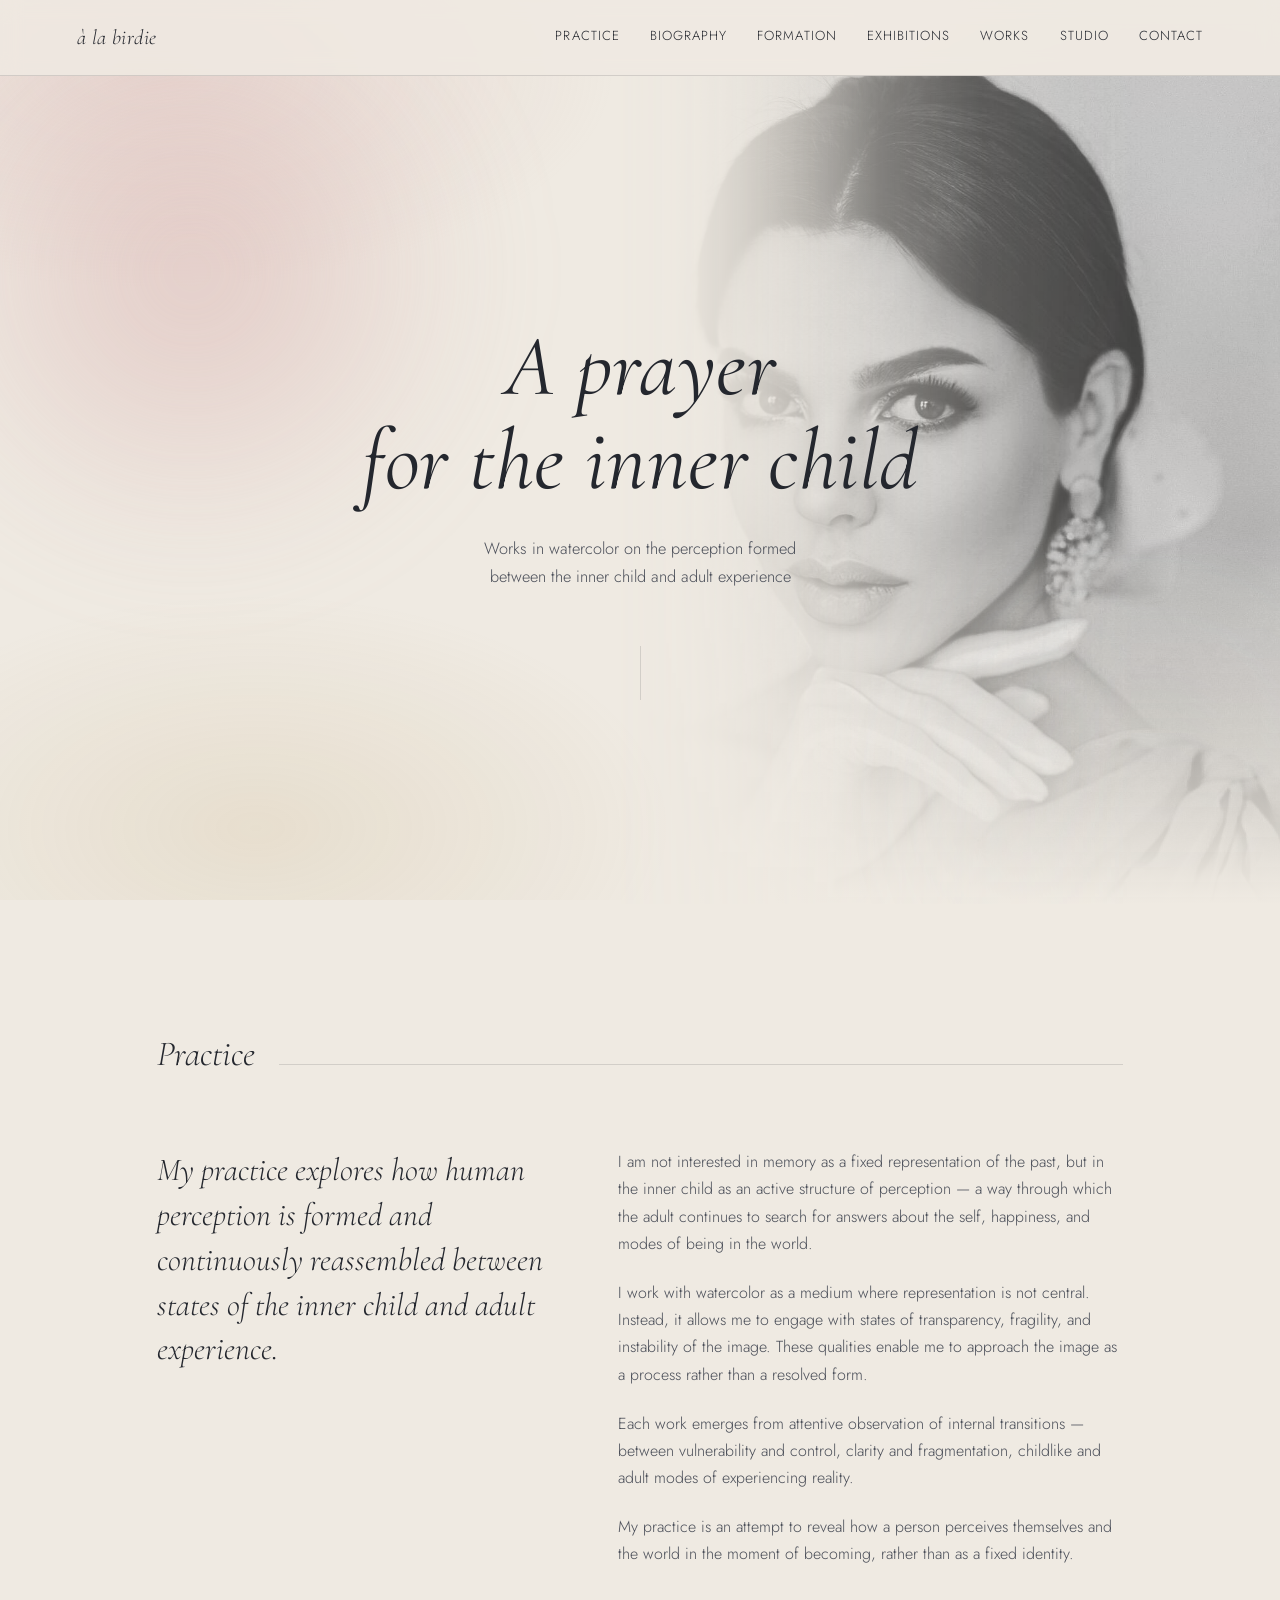
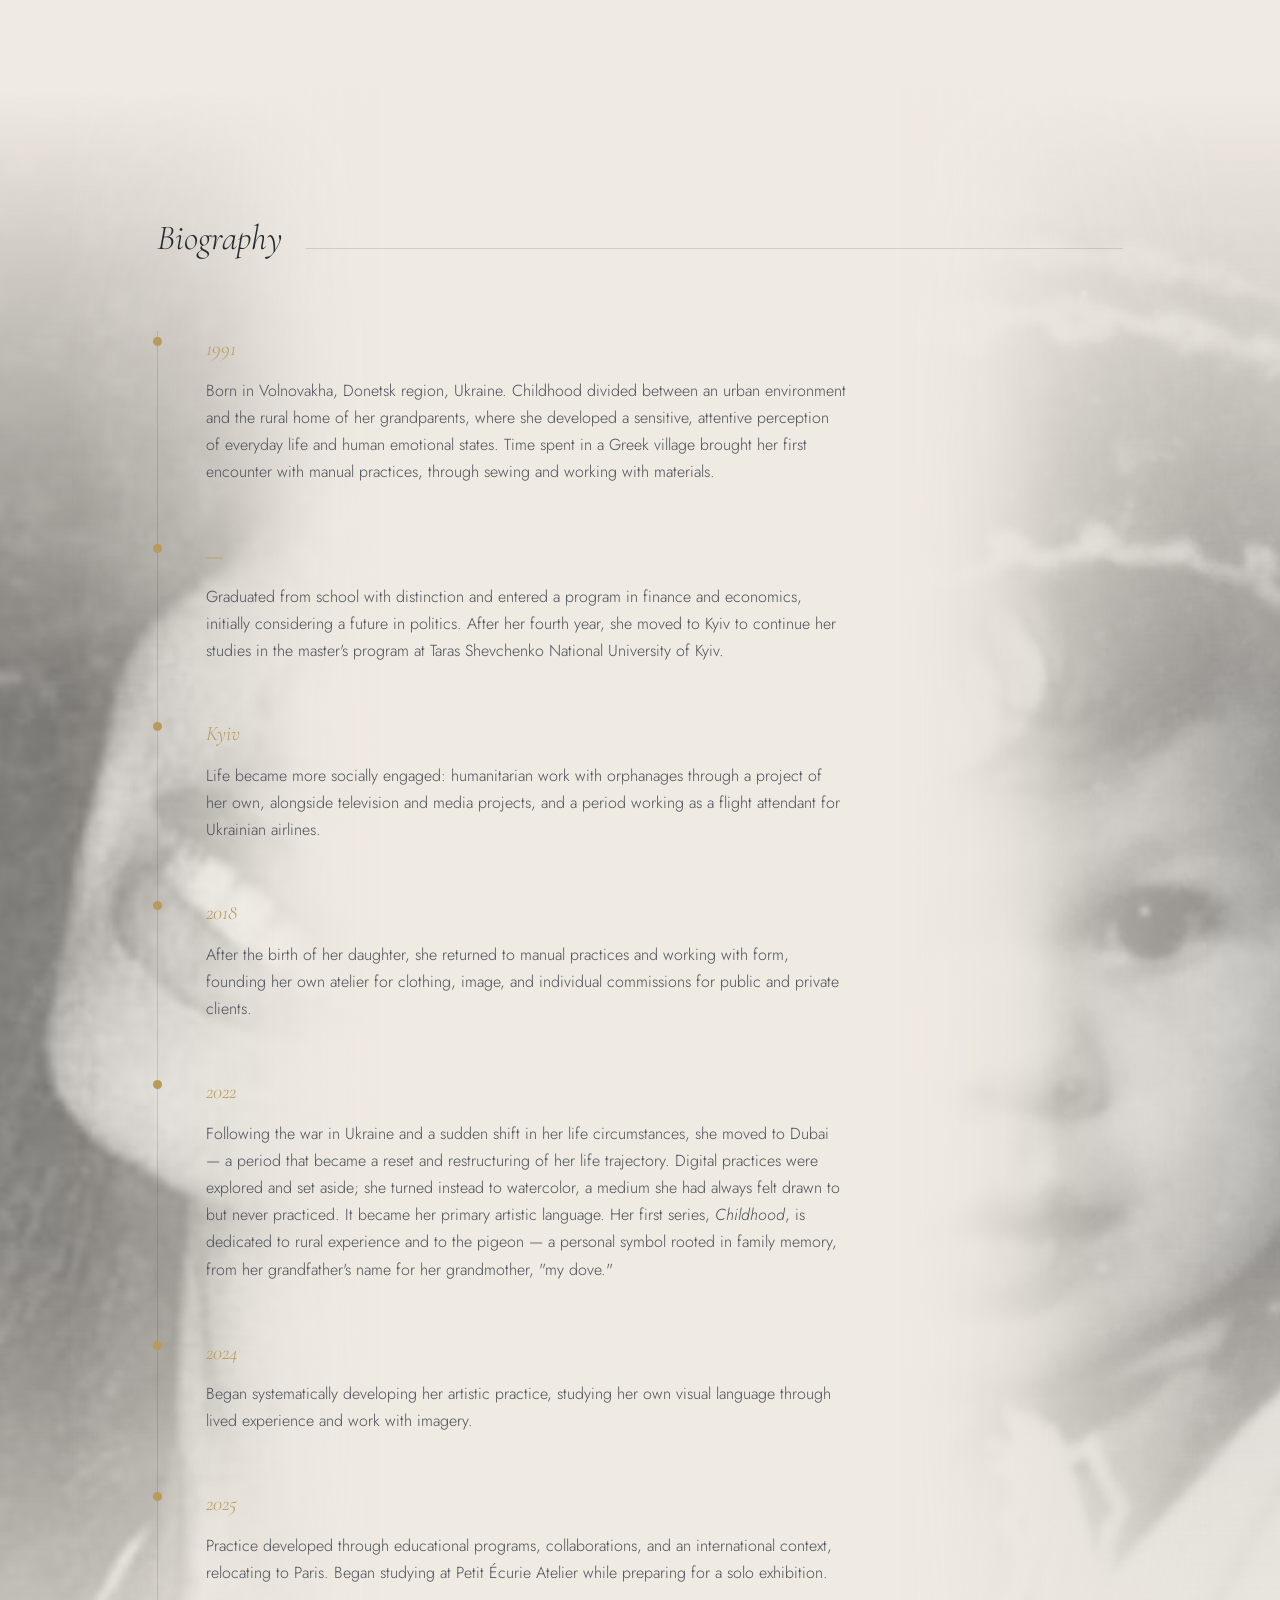
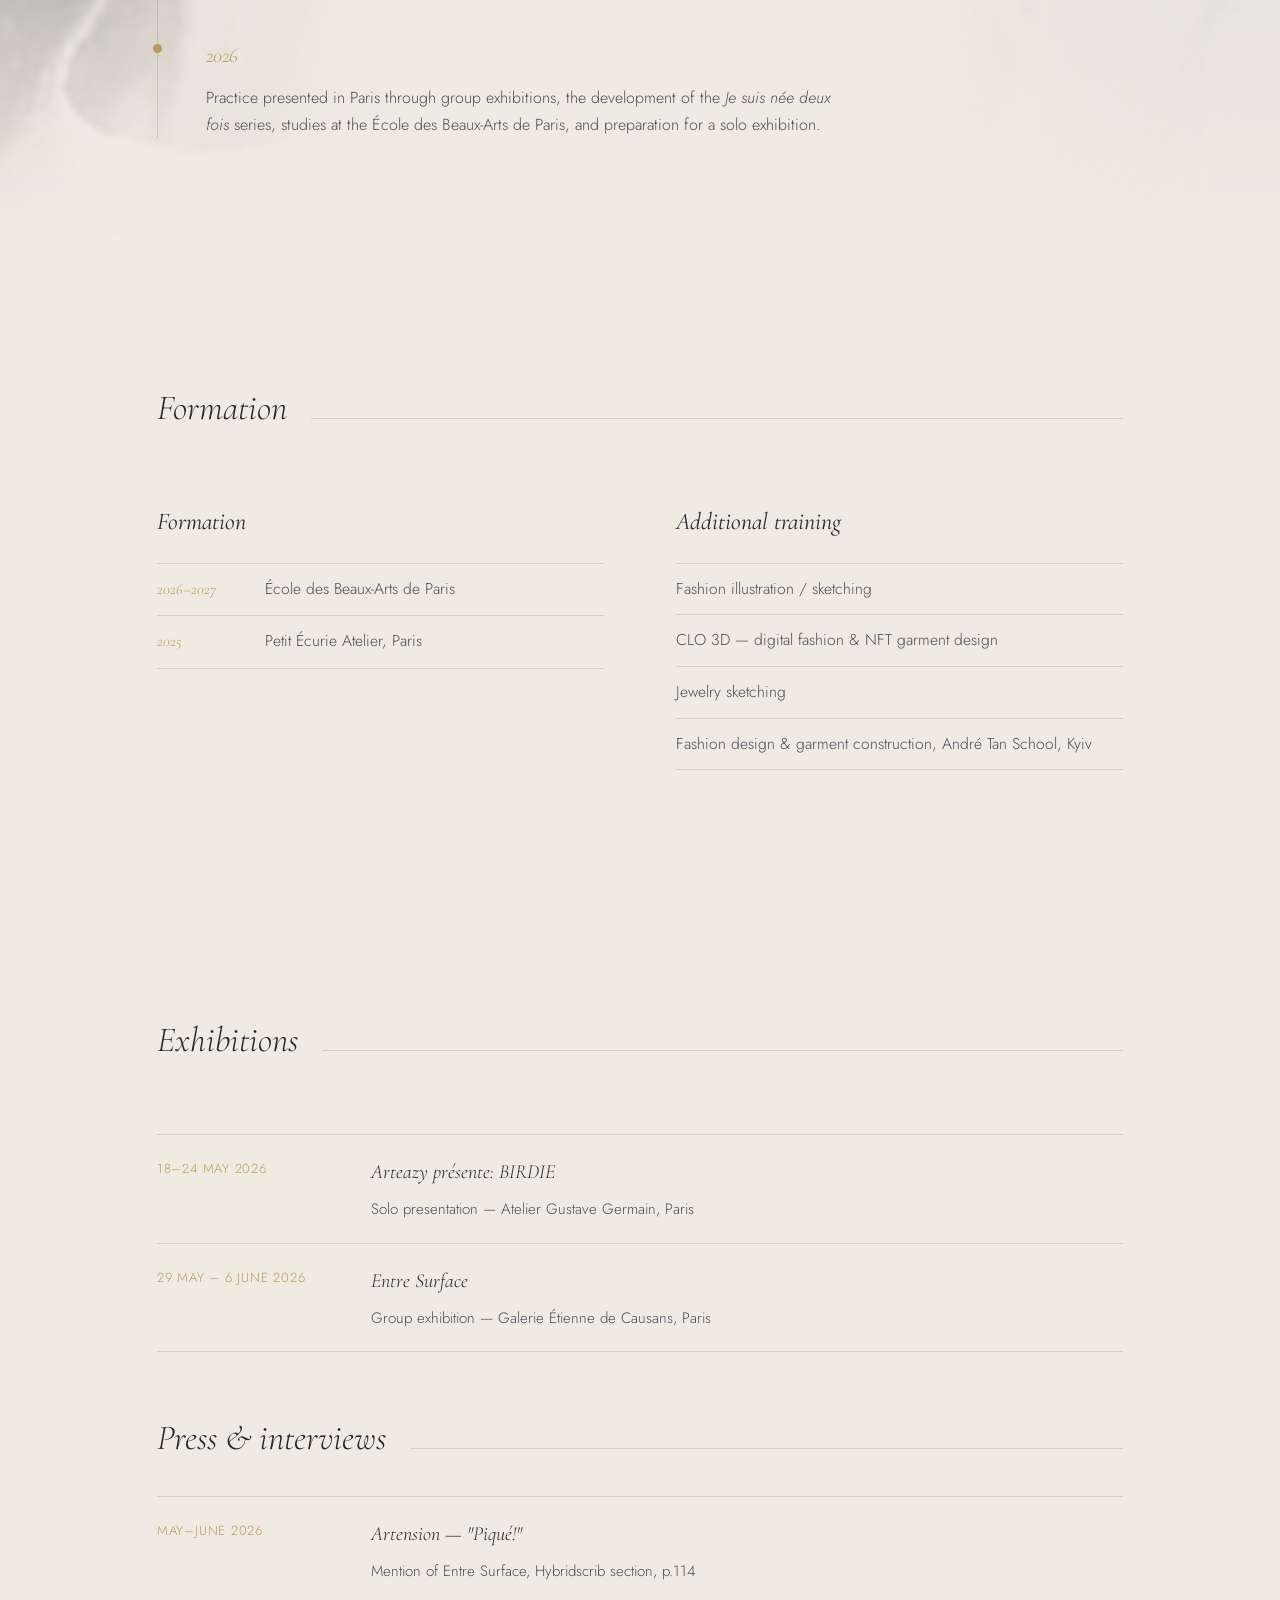
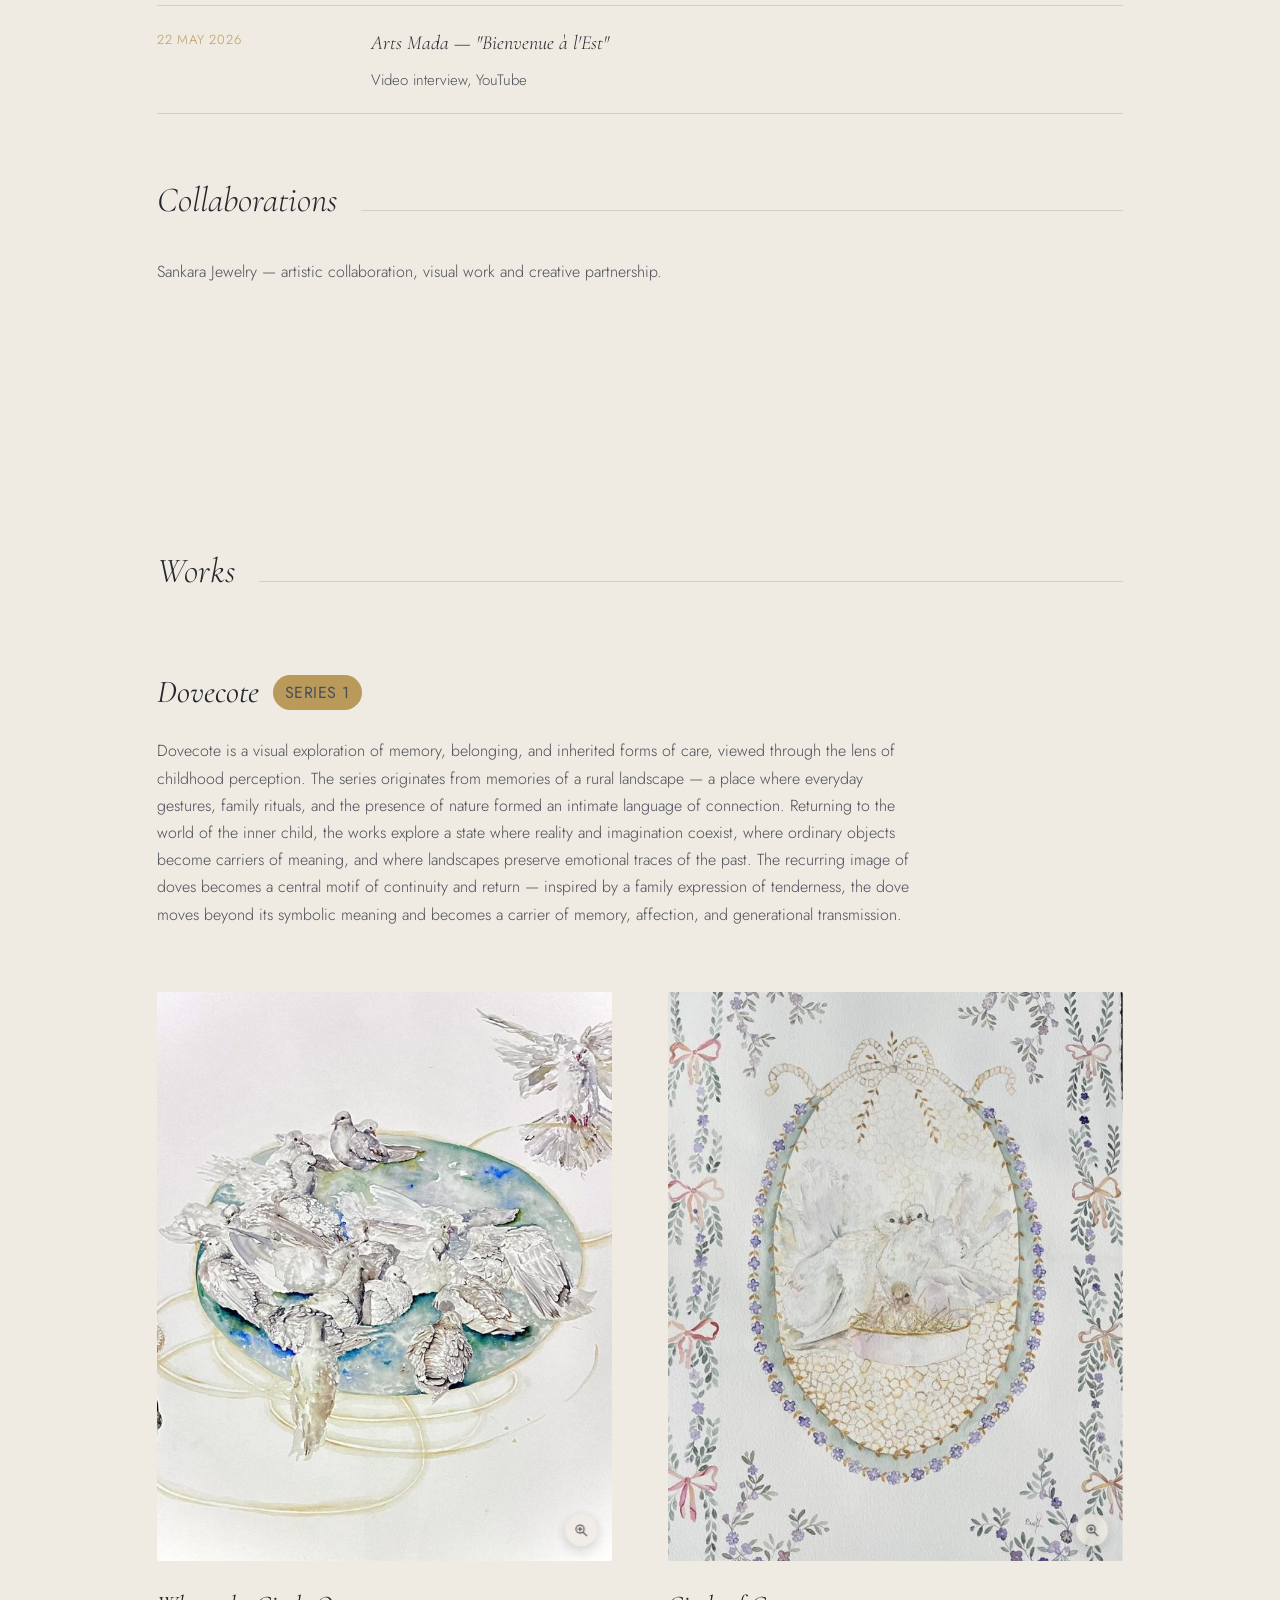
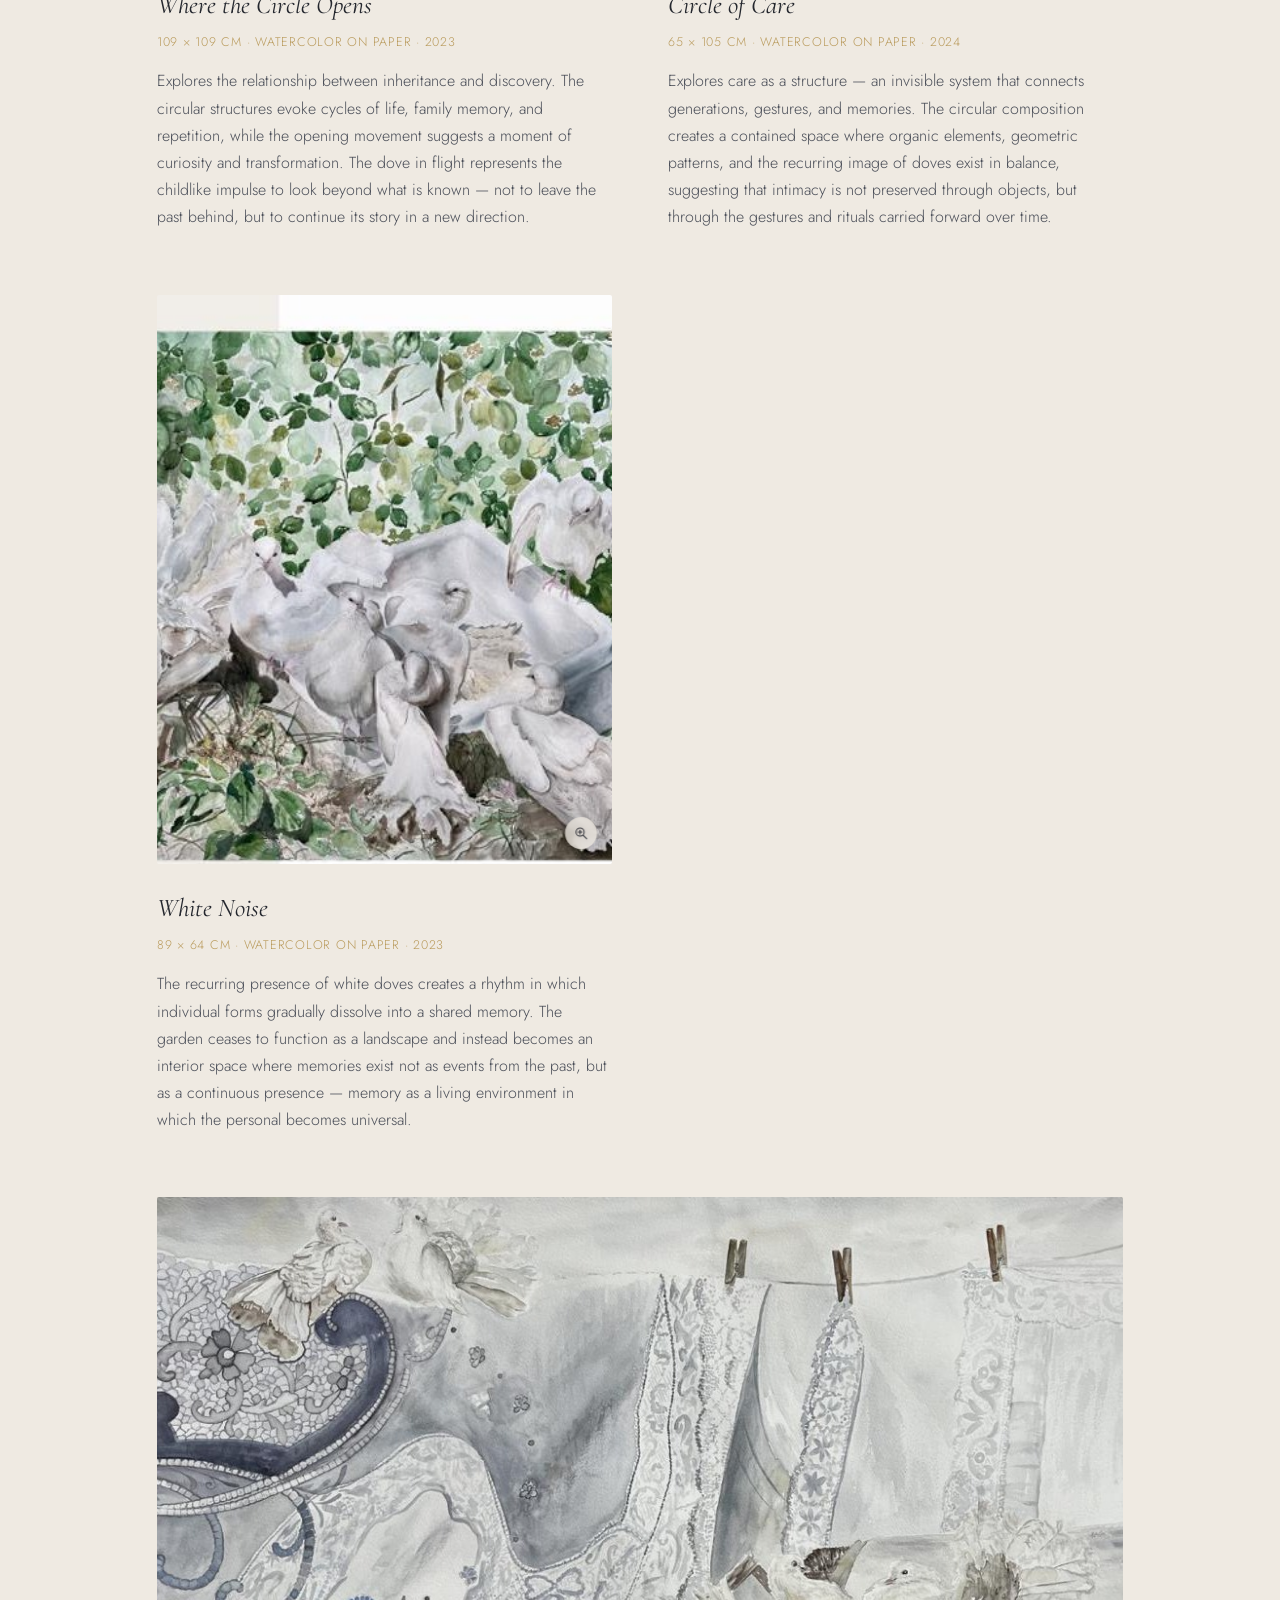
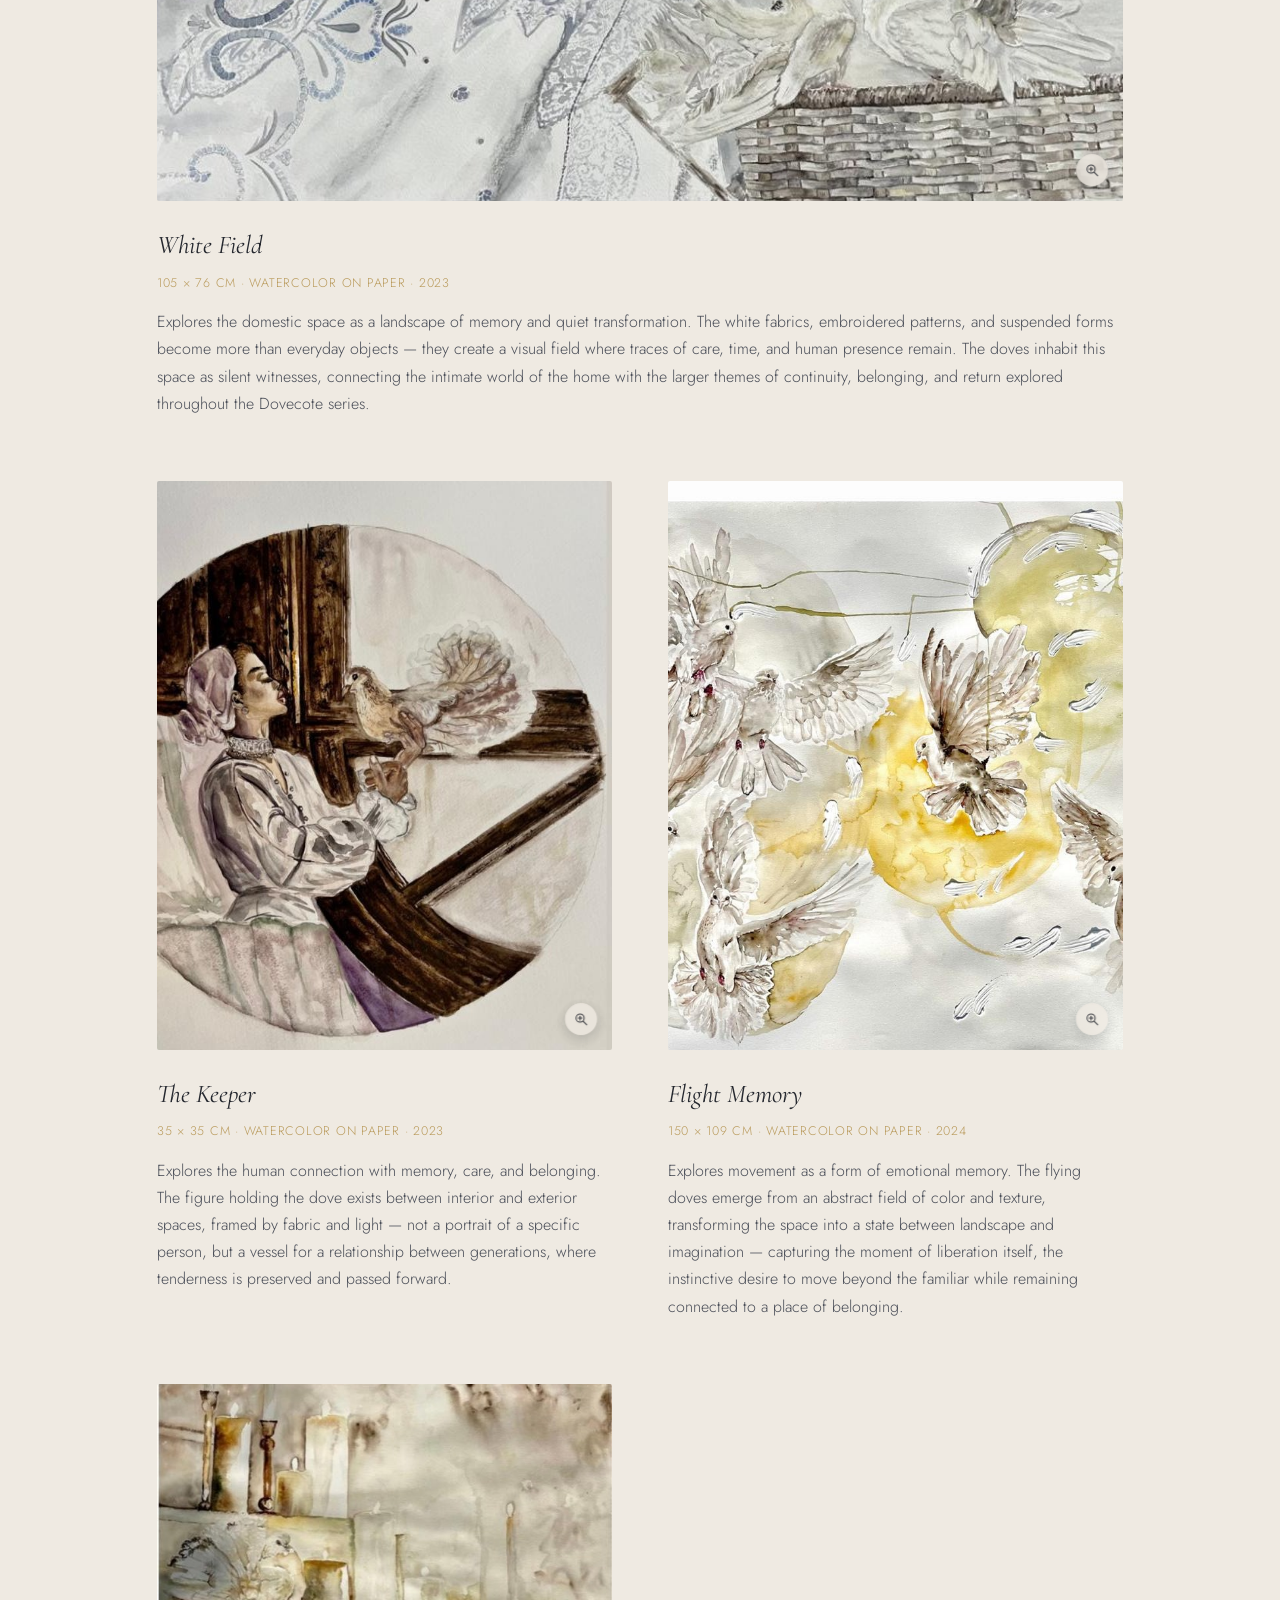
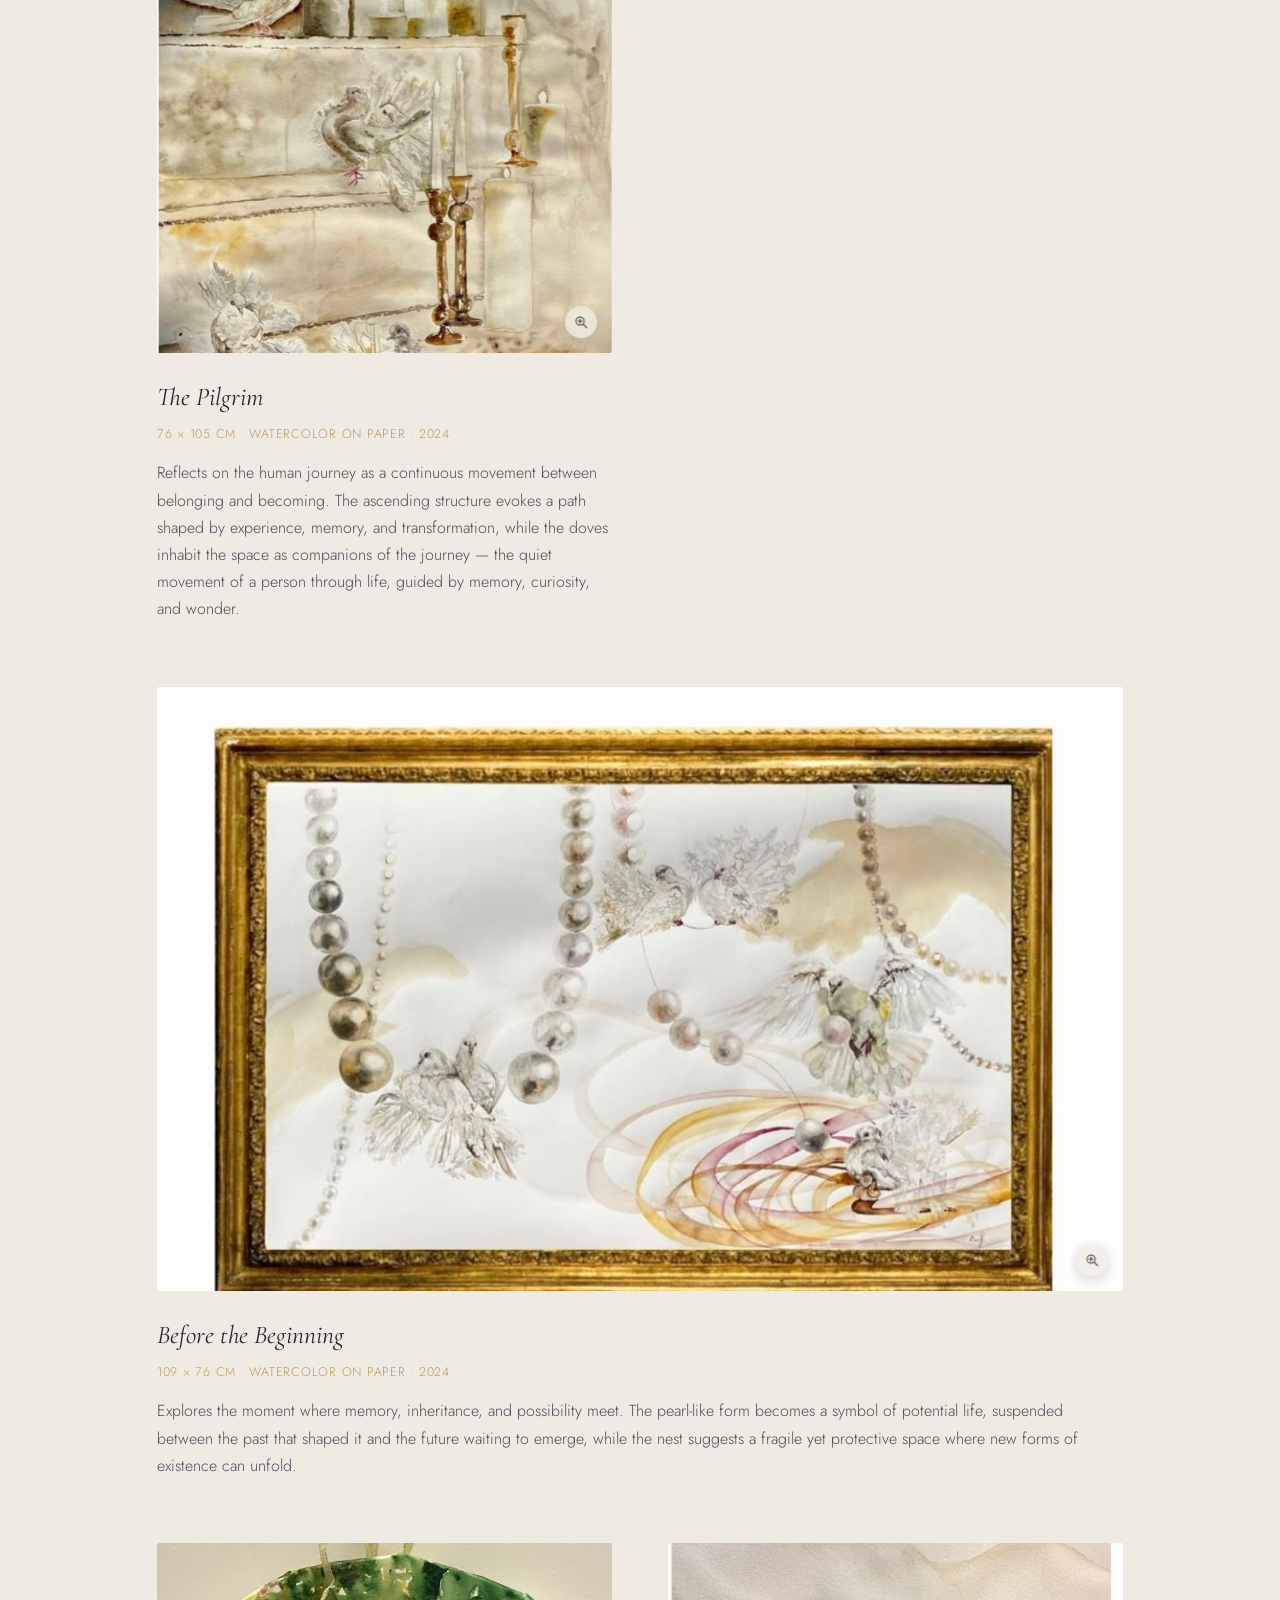
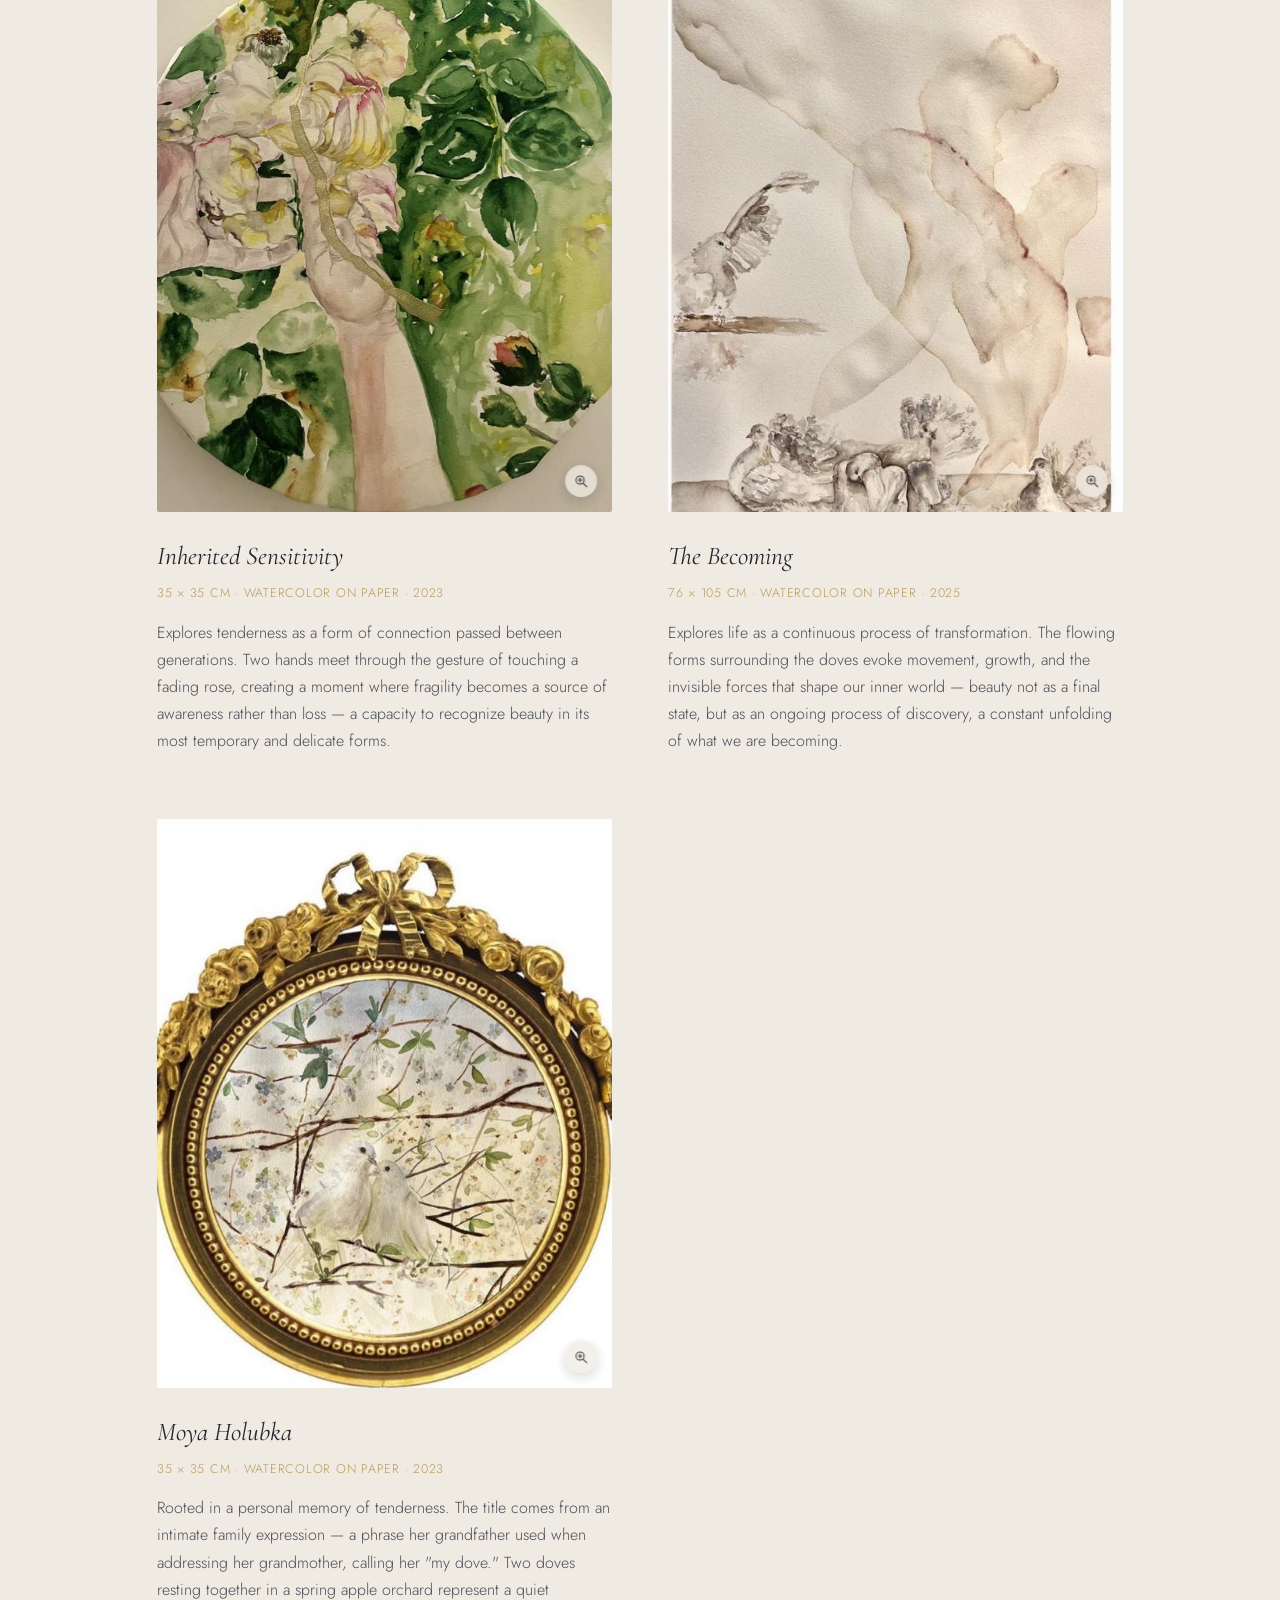
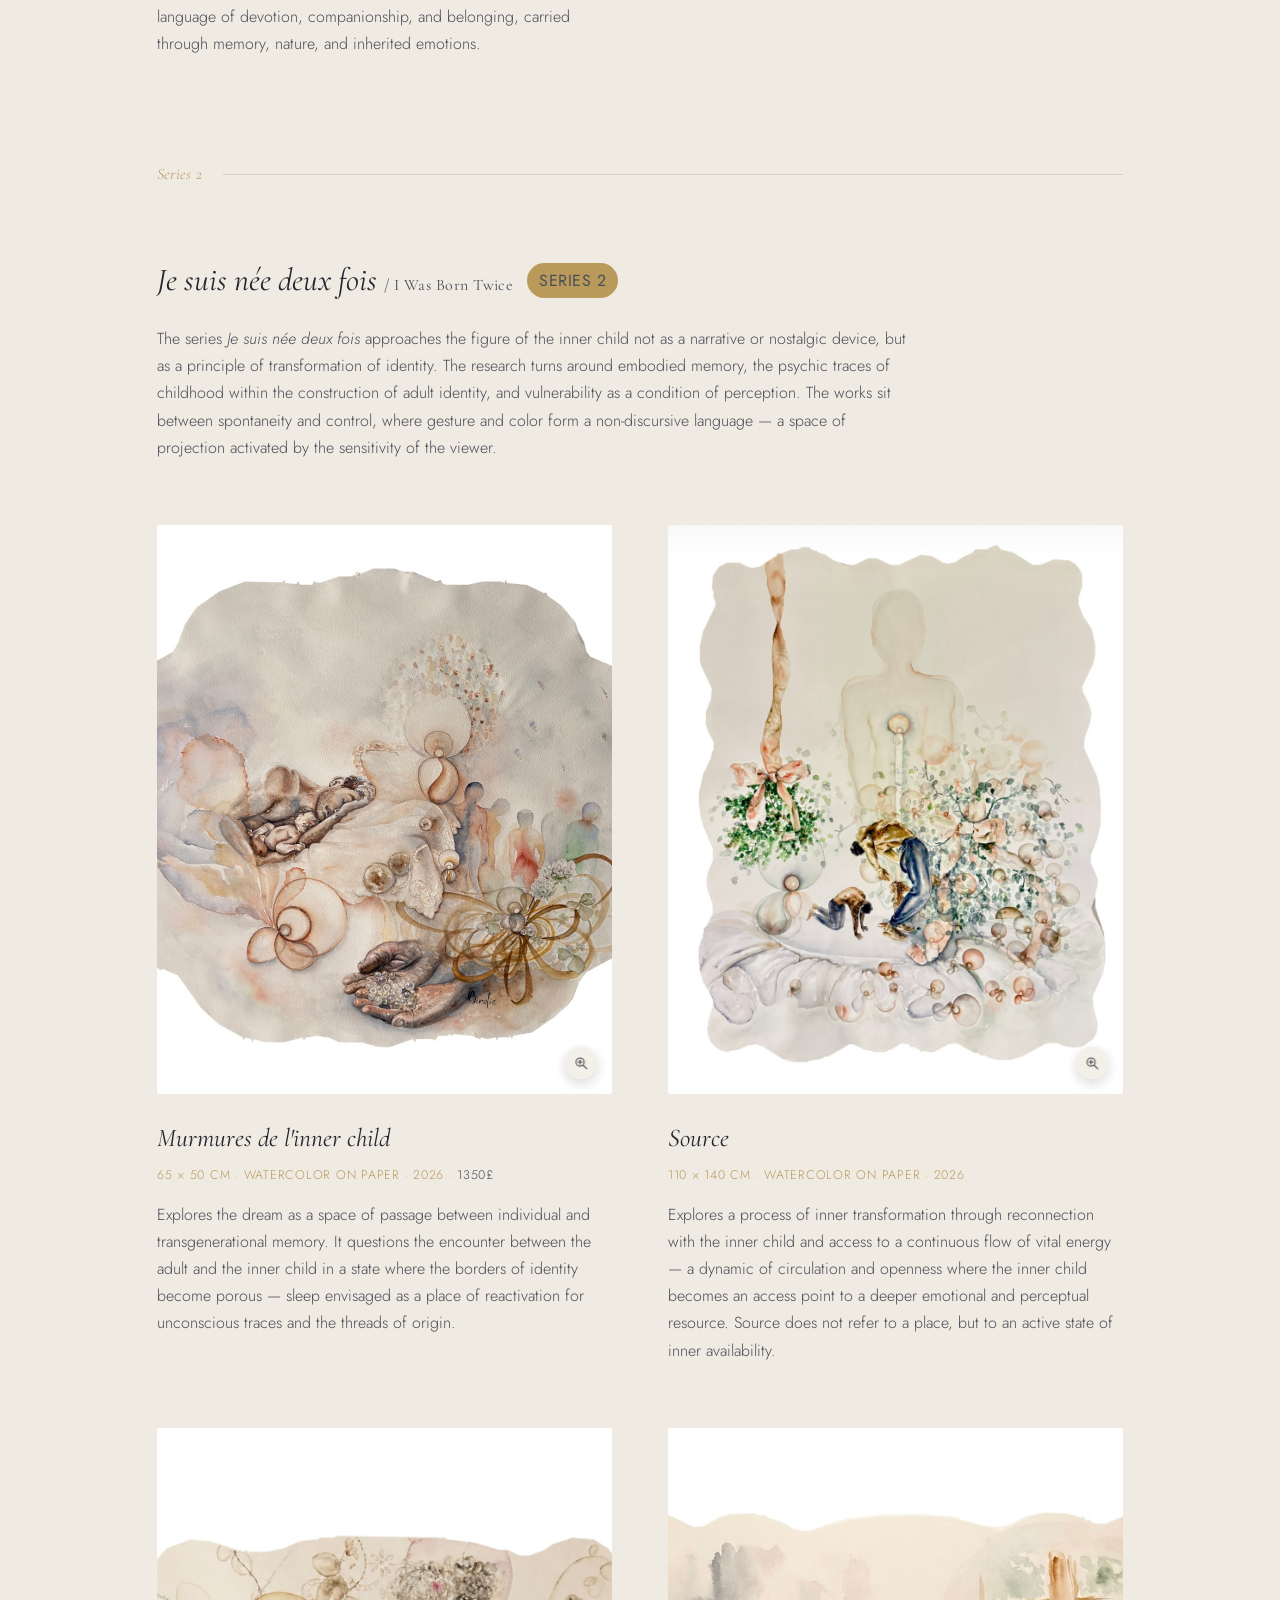
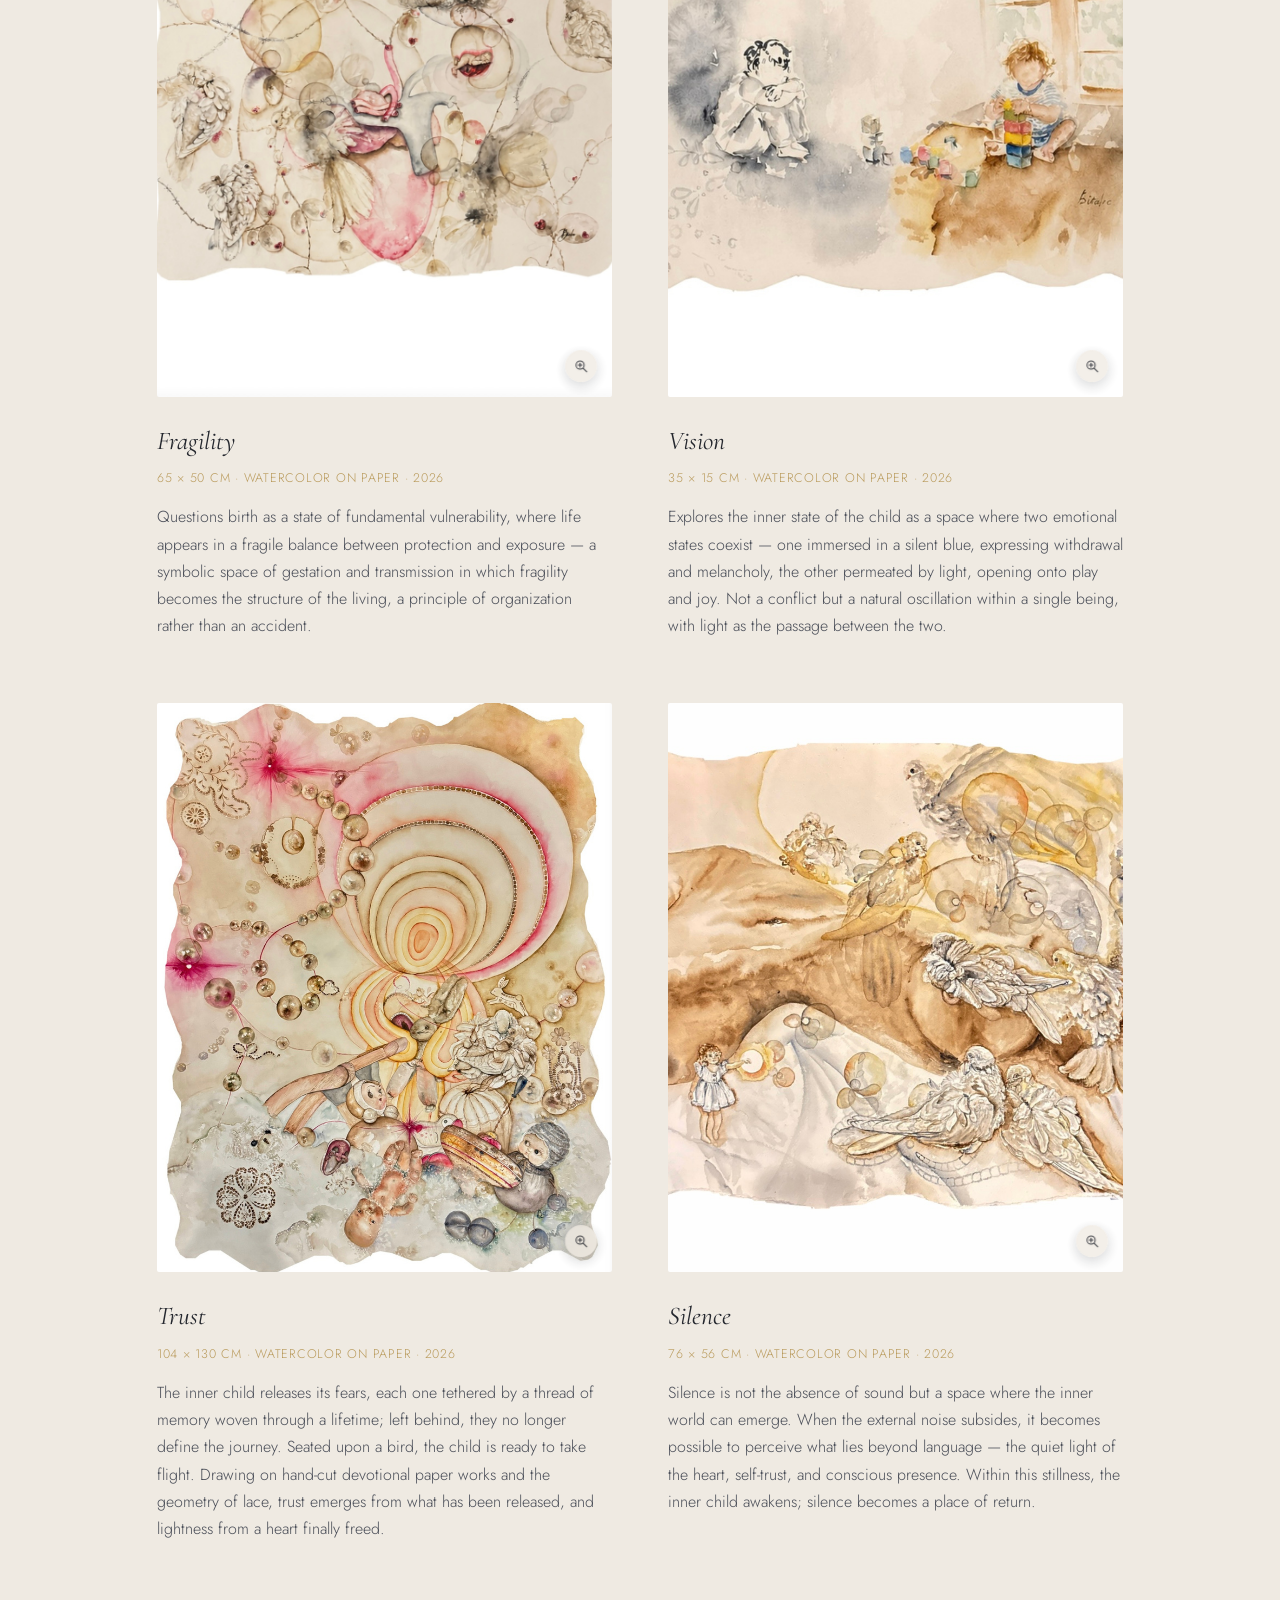
==== index.html @ 5a174ead "Add files via upload" ====
<!DOCTYPE html>
<html lang="en">
<head>
<meta charset="UTF-8">
<meta name="viewport" content="width=device-width, initial-scale=1.0">
<title>A la Birdie</title>
<link rel="preconnect" href="https://fonts.googleapis.com">
<link rel="preconnect" href="https://fonts.gstatic.com" crossorigin>
<link href="https://fonts.googleapis.com/css2?family=Cormorant+Garamond:ital,wght@0,300;0,400;0,500;0,600;1,400&family=Jost:wght@300;400;500;600&display=swap" rel="stylesheet">
<link rel="stylesheet" href="style.css">
</head>
<body>

<!-- ambient watercolor bloom, fixed behind everything -->
<div class="wash-layer" aria-hidden="true"></div>

<!-- ============ NAV ============ -->
<header class="site-nav">
  <a href="#top" class="nav-mark">
    <span>à la birdie</span>
  </a>
  <nav class="nav-links">
    <a href="#practice">Practice</a>
    <a href="#bio">Biography</a>
    <a href="#formation">Formation</a>
    <a href="#exhibitions">Exhibitions</a>
    <a href="#works">Works</a>
    <a href="#community">Studio</a>
    <a href="#contact">Contact</a>
  </nav>
</header>

<!-- ============ HERO ============ -->
<section id="top" class="hero">
  <div class="hero-bloom hero-bloom--rose" aria-hidden="true"></div>
  <div class="hero-bloom hero-bloom--dove" aria-hidden="true"></div>

  <div class="hero-portrait" aria-hidden="true">
    <img src="images/portrait.jpg" alt="">
  </div>

  <div class="hero-content">
    <h1 class="hero-title">A prayer<br>for the inner child</h1>
    <p class="hero-sub">Works in watercolor on the perception formed<br>between the inner child and adult experience</p>
    <a href="#practice" class="scroll-cue" aria-label="Scroll to Practice">
      <span></span>
    </a>
  </div>
</section>

<!-- ============ PRACTICE ============ -->
<section id="practice" class="section practice">
  
  <div class="section-head">
    <span class="section-num">Practice</span>
    <div class="rule"></div>
  </div>
  <div class="practice-grid">
    <p class="practice-lead">
      My practice explores how human perception is formed and continuously
      reassembled between states of the inner child and adult experience.
    </p>
    <div class="practice-body">
      <p>I am not interested in memory as a fixed representation of the past,
      but in the inner child as an active structure of perception — a way
      through which the adult continues to search for answers about the self,
      happiness, and modes of being in the world.</p>
      <p>I work with watercolor as a medium where representation is not
      central. Instead, it allows me to engage with states of transparency,
      fragility, and instability of the image. These qualities enable me to
      approach the image as a process rather than a resolved form.</p>
      <p>Each work emerges from attentive observation of internal
      transitions — between vulnerability and control, clarity and
      fragmentation, childlike and adult modes of experiencing reality.</p>
      <p>My practice is an attempt to reveal how a person perceives themselves
      and the world in the moment of becoming, rather than as a fixed
      identity.</p>
    </div>
  </div>
</section>

<!-- ============ BIOGRAPHY ============ -->
<section id="bio" class="section bio">
  <div class="bio-portrait bio-portrait--right" aria-hidden="true">
    <img src="images/portrait3.jpeg" alt="">
  </div>
  <div class="bio-portrait bio-portrait--left" aria-hidden="true">
    <img src="images/portrait4.jpg" alt="">
  </div>
  <div class="section-head">
    <span class="section-num">Biography</span>
    <div class="rule"></div>
  </div>

  <div class="timeline">

    <div class="tl-row">
      <span class="tl-year">1991</span>
      <div class="tl-card">
        <p>Born in Volnovakha, Donetsk region, Ukraine. Childhood divided
        between an urban environment and the rural home of her grandparents,
        where she developed a sensitive, attentive perception of everyday
        life and human emotional states. Time spent in a Greek village
        brought her first encounter with manual practices, through sewing
        and working with materials.</p>
      </div>
    </div>

    <div class="tl-row">
      <span class="tl-year">—</span>
      <div class="tl-card">
        <p>Graduated from school with distinction and entered a program in
        finance and economics, initially considering a future in politics.
        After her fourth year, she moved to Kyiv to continue her studies in
        the master's program at Taras Shevchenko National University of
        Kyiv.</p>
      </div>
    </div>

    <div class="tl-row">
      <span class="tl-year">Kyiv</span>
      <div class="tl-card">
        <p>Life became more socially engaged: humanitarian work with
        orphanages through a project of her own, alongside television and
        media projects, and a period working as a flight attendant for
        Ukrainian airlines.</p>
      </div>
    </div>

    <div class="tl-row">
      <span class="tl-year">2018</span>
      <div class="tl-card">
        <p>After the birth of her daughter, she returned to manual practices
        and working with form, founding her own atelier for clothing, image,
        and individual commissions for public and private clients.</p>
      </div>
    </div>

    <div class="tl-row">
      <span class="tl-year">2022</span>
      <div class="tl-card">
        <p>Following the war in Ukraine and a sudden shift in her life
        circumstances, she moved to Dubai — a period that became a reset and
        restructuring of her life trajectory. Digital practices were
        explored and set aside; she turned instead to watercolor, a medium
        she had always felt drawn to but never practiced. It became her
        primary artistic language. Her first series, <em>Childhood</em>, is
        dedicated to rural experience and to the pigeon — a personal symbol
        rooted in family memory, from her grandfather's name for her
        grandmother, "my dove."</p>
      </div>
    </div>

    <div class="tl-row">
      <span class="tl-year">2024</span>
      <div class="tl-card">
        <p>Began systematically developing her artistic practice, studying
        her own visual language through lived experience and work with
        imagery.</p>
      </div>
    </div>

    <div class="tl-row">
      <span class="tl-year">2025</span>
      <div class="tl-card">
        <p>Practice developed through educational programs, collaborations,
        and an international context, relocating to Paris. Began studying at
        Petit Écurie Atelier while preparing for a solo exhibition.</p>
      </div>
    </div>

    <div class="tl-row">
      <span class="tl-year">2026</span>
      <div class="tl-card">
        <p>Practice presented in Paris through group exhibitions, the
        development of the <em>Je suis née deux fois</em> series, studies at
        the École des Beaux-Arts de Paris, and preparation for a solo
        exhibition.</p>
      </div>
    </div>

  </div>
</section>

<!-- ============ FORMATION ============ -->
<section id="formation" class="section formation">

  <div class="section-head">
    <span class="section-num">Formation</span>
    <div class="rule"></div>
  </div>
  <div class="formation-grid">
    <div class="formation-col">
      <h3>Formation</h3>
      <ul class="plain-list">
        <li><span class="yr">2026–2027</span>École des Beaux-Arts de Paris</li>
        <li><span class="yr">2025</span>Petit Écurie Atelier, Paris</li>
      </ul>
    </div>
    <div class="formation-col">
      <h3>Additional training</h3>
      <ul class="plain-list">
        <li>Fashion illustration / sketching</li>
        <li>CLO 3D — digital fashion &amp; NFT garment design</li>
        <li>Jewelry sketching</li>
        <li>Fashion design &amp; garment construction, André Tan School, Kyiv</li>
      </ul>
    </div>
  </div>
</section>

<!-- ============ EXHIBITIONS / PRESS / COLLABORATIONS ============ -->
<section id="exhibitions" class="section exhibitions">
  
  <div class="section-head">
    <span class="section-num">Exhibitions</span>
    <div class="rule"></div>
  </div>

  <ul class="edit-list">
    <li>
      <span class="edit-date">18–24 May 2026</span>
      <span class="edit-title">Arteazy présente: BIRDIE</span>
      <span class="edit-meta">Solo presentation — Atelier Gustave Germain, Paris</span>
    </li>
    <li>
      <span class="edit-date">29 May – 6 June 2026</span>
      <span class="edit-title">Entre Surface</span>
      <span class="edit-meta">Group exhibition — Galerie Étienne de Causans, Paris</span>
    </li>
  </ul>

  <div class="section-head section-head--sub">
    <span class="section-num">Press &amp; interviews</span>
    <div class="rule"></div>
  </div>
  <ul class="edit-list">
    <li>
      <span class="edit-date">May–June 2026</span>
      <span class="edit-title">Artension — "Piqué!"</span>
      <span class="edit-meta">Mention of Entre Surface, Hybridscrib section, p.114</span>
    </li>
    <li>
      <span class="edit-date">22 May 2026</span>
      <span class="edit-title">Arts Mada — "Bienvenue à l'Est"</span>
      <span class="edit-meta">Video interview, YouTube</span>
    </li>
  </ul>

  <div class="section-head section-head--sub">
    <span class="section-num">Collaborations</span>
    <div class="rule"></div>
  </div>
  <p class="collab-line">Sankara Jewelry — artistic collaboration, visual work and creative partnership.</p>
</section>

<!-- ============ WORKS ============ -->
<section id="works" class="section works">
  <div class="section-head">
    <span class="section-num">Works</span>
    <div class="rule"></div>
  </div>

  <!-- ---------- SERIES 1 — DOVECOTE ---------- -->
  <div class="works-intro">
    <h3 class="works-series-title">Dovecote<span class="series-tag">Series 1</span></h3>
    <p>Dovecote is a visual exploration of memory, belonging, and inherited
    forms of care, viewed through the lens of childhood perception. The
    series originates from memories of a rural landscape — a place where
    everyday gestures, family rituals, and the presence of nature formed an
    intimate language of connection. Returning to the world of the inner
    child, the works explore a state where reality and imagination coexist,
    where ordinary objects become carriers of meaning, and where landscapes
    preserve emotional traces of the past. The recurring image of doves
    becomes a central motif of continuity and return — inspired by a family
    expression of tenderness, the dove moves beyond its symbolic meaning and
    becomes a carrier of memory, affection, and generational transmission.</p>
  </div>

  <div class="works-grid">

    <article class="work-card">
      <div class="work-plate">
        <img src="images/where-the-circle-opens.jpg" alt="Where the Circle Opens, watercolor on paper, Birdie, 2023">
        <span class="zoom-badge" aria-hidden="true">
          <svg viewBox="0 0 24 24"><circle cx="10.5" cy="10.5" r="6.5"/><line x1="15.3" y1="15.3" x2="21" y2="21"/><line x1="10.5" y1="7.5" x2="10.5" y2="13.5"/><line x1="7.5" y1="10.5" x2="13.5" y2="10.5"/></svg>
        </span>
      </div>
      <h3>Where the Circle Opens</h3>
      <p class="work-specs">109 × 109 cm · watercolor on paper · 2023</p>
      <p>Explores the relationship between inheritance and discovery. The
      circular structures evoke cycles of life, family memory, and
      repetition, while the opening movement suggests a moment of curiosity
      and transformation. The dove in flight represents the childlike
      impulse to look beyond what is known — not to leave the past behind,
      but to continue its story in a new direction.</p>
    </article>

    <article class="work-card">
      <div class="work-plate">
        <img src="images/circle-of-care.jpg" alt="Circle of Care, watercolor on paper, Birdie, 2024">
        <span class="zoom-badge" aria-hidden="true">
          <svg viewBox="0 0 24 24"><circle cx="10.5" cy="10.5" r="6.5"/><line x1="15.3" y1="15.3" x2="21" y2="21"/><line x1="10.5" y1="7.5" x2="10.5" y2="13.5"/><line x1="7.5" y1="10.5" x2="13.5" y2="10.5"/></svg>
        </span>
      </div>
      <h3>Circle of Care</h3>
      <p class="work-specs">65 × 105 cm · watercolor on paper · 2024</p>
      <p>Explores care as a structure — an invisible system that connects
      generations, gestures, and memories. The circular composition creates
      a contained space where organic elements, geometric patterns, and the
      recurring image of doves exist in balance, suggesting that intimacy is
      not preserved through objects, but through the gestures and rituals
      carried forward over time.</p>
    </article>

    <article class="work-card">
      <div class="work-plate">
        <img src="images/white-noise.jpg" alt="White Noise, watercolor on paper, Birdie, 2023">
        <span class="zoom-badge" aria-hidden="true">
          <svg viewBox="0 0 24 24"><circle cx="10.5" cy="10.5" r="6.5"/><line x1="15.3" y1="15.3" x2="21" y2="21"/><line x1="10.5" y1="7.5" x2="10.5" y2="13.5"/><line x1="7.5" y1="10.5" x2="13.5" y2="10.5"/></svg>
        </span>
      </div>
      <h3>White Noise</h3>
      <p class="work-specs">89 × 64 cm · watercolor on paper · 2023</p>
      <p>The recurring presence of white doves creates a rhythm in which
      individual forms gradually dissolve into a shared memory. The garden
      ceases to function as a landscape and instead becomes an interior
      space where memories exist not as events from the past, but as a
      continuous presence — memory as a living environment in which the
      personal becomes universal.</p>
    </article>

    <article class="work-card work-card--wide">
      <div class="work-plate">
        <img src="images/white-field.jpg" alt="White Field, watercolor on paper, Birdie, 2023">
        <span class="zoom-badge" aria-hidden="true">
          <svg viewBox="0 0 24 24"><circle cx="10.5" cy="10.5" r="6.5"/><line x1="15.3" y1="15.3" x2="21" y2="21"/><line x1="10.5" y1="7.5" x2="10.5" y2="13.5"/><line x1="7.5" y1="10.5" x2="13.5" y2="10.5"/></svg>
        </span>
      </div>
      <h3>White Field</h3>
      <p class="work-specs">105 × 76 cm · watercolor on paper · 2023</p>
      <p>Explores the domestic space as a landscape of memory and quiet
      transformation. The white fabrics, embroidered patterns, and suspended
      forms become more than everyday objects — they create a visual field
      where traces of care, time, and human presence remain. The doves
      inhabit this space as silent witnesses, connecting the intimate world
      of the home with the larger themes of continuity, belonging, and
      return explored throughout the Dovecote series.</p>
    </article>

    <article class="work-card">
      <div class="work-plate">
        <img src="images/the-keeper.jpg" alt="The Keeper, watercolor on paper, Birdie, 2023">
        <span class="zoom-badge" aria-hidden="true">
          <svg viewBox="0 0 24 24"><circle cx="10.5" cy="10.5" r="6.5"/><line x1="15.3" y1="15.3" x2="21" y2="21"/><line x1="10.5" y1="7.5" x2="10.5" y2="13.5"/><line x1="7.5" y1="10.5" x2="13.5" y2="10.5"/></svg>
        </span>
      </div>
      <h3>The Keeper</h3>
      <p class="work-specs">35 × 35 cm · watercolor on paper · 2023</p>
      <p>Explores the human connection with memory, care, and belonging. The
      figure holding the dove exists between interior and exterior spaces,
      framed by fabric and light — not a portrait of a specific person, but
      a vessel for a relationship between generations, where tenderness is
      preserved and passed forward.</p>
    </article>

    <article class="work-card">
      <div class="work-plate">
        <img src="images/flight-memory.jpg" alt="Flight Memory, watercolor on paper, Birdie, 2024">
        <span class="zoom-badge" aria-hidden="true">
          <svg viewBox="0 0 24 24"><circle cx="10.5" cy="10.5" r="6.5"/><line x1="15.3" y1="15.3" x2="21" y2="21"/><line x1="10.5" y1="7.5" x2="10.5" y2="13.5"/><line x1="7.5" y1="10.5" x2="13.5" y2="10.5"/></svg>
        </span>
      </div>
      <h3>Flight Memory</h3>
      <p class="work-specs">150 × 109 cm · watercolor on paper · 2024</p>
      <p>Explores movement as a form of emotional memory. The flying doves
      emerge from an abstract field of color and texture, transforming the
      space into a state between landscape and imagination — capturing the
      moment of liberation itself, the instinctive desire to move beyond the
      familiar while remaining connected to a place of belonging.</p>
    </article>

    <article class="work-card">
      <div class="work-plate">
        <img src="images/the-pilgrim.jpg" alt="The Pilgrim, watercolor on paper, Birdie, 2024">
        <span class="zoom-badge" aria-hidden="true">
          <svg viewBox="0 0 24 24"><circle cx="10.5" cy="10.5" r="6.5"/><line x1="15.3" y1="15.3" x2="21" y2="21"/><line x1="10.5" y1="7.5" x2="10.5" y2="13.5"/><line x1="7.5" y1="10.5" x2="13.5" y2="10.5"/></svg>
        </span>
      </div>
      <h3>The Pilgrim</h3>
      <p class="work-specs">76 × 105 cm · watercolor on paper · 2024</p>
      <p>Reflects on the human journey as a continuous movement between
      belonging and becoming. The ascending structure evokes a path shaped
      by experience, memory, and transformation, while the doves inhabit the
      space as companions of the journey — the quiet movement of a person
      through life, guided by memory, curiosity, and wonder.</p>
    </article>

    <article class="work-card work-card--wide">
      <div class="work-plate">
        <img src="images/before-the-beginning.jpg" alt="Before the Beginning, watercolor on paper, Birdie, 2024">
        <span class="zoom-badge" aria-hidden="true">
          <svg viewBox="0 0 24 24"><circle cx="10.5" cy="10.5" r="6.5"/><line x1="15.3" y1="15.3" x2="21" y2="21"/><line x1="10.5" y1="7.5" x2="10.5" y2="13.5"/><line x1="7.5" y1="10.5" x2="13.5" y2="10.5"/></svg>
        </span>
      </div>
      <h3>Before the Beginning</h3>
      <p class="work-specs">109 × 76 cm · watercolor on paper · 2024</p>
      <p>Explores the moment where memory, inheritance, and possibility
      meet. The pearl-like form becomes a symbol of potential life,
      suspended between the past that shaped it and the future waiting to
      emerge, while the nest suggests a fragile yet protective space where
      new forms of existence can unfold.</p>
    </article>

    <article class="work-card">
      <div class="work-plate">
        <img src="images/inherited-sensitivity.jpg" alt="Inherited Sensitivity, watercolor on paper, Birdie, 2023">
        <span class="zoom-badge" aria-hidden="true">
          <svg viewBox="0 0 24 24"><circle cx="10.5" cy="10.5" r="6.5"/><line x1="15.3" y1="15.3" x2="21" y2="21"/><line x1="10.5" y1="7.5" x2="10.5" y2="13.5"/><line x1="7.5" y1="10.5" x2="13.5" y2="10.5"/></svg>
        </span>
      </div>
      <h3>Inherited Sensitivity</h3>
      <p class="work-specs">35 × 35 cm · watercolor on paper · 2023</p>
      <p>Explores tenderness as a form of connection passed between
      generations. Two hands meet through the gesture of touching a fading
      rose, creating a moment where fragility becomes a source of awareness
      rather than loss — a capacity to recognize beauty in its most
      temporary and delicate forms.</p>
    </article>

    <article class="work-card">
      <div class="work-plate">
        <img src="images/the-becoming.jpg" alt="The Becoming, watercolor on paper, Birdie, 2025">
        <span class="zoom-badge" aria-hidden="true">
          <svg viewBox="0 0 24 24"><circle cx="10.5" cy="10.5" r="6.5"/><line x1="15.3" y1="15.3" x2="21" y2="21"/><line x1="10.5" y1="7.5" x2="10.5" y2="13.5"/><line x1="7.5" y1="10.5" x2="13.5" y2="10.5"/></svg>
        </span>
      </div>
      <h3>The Becoming</h3>
      <p class="work-specs">76 × 105 cm · watercolor on paper · 2025</p>
      <p>Explores life as a continuous process of transformation. The
      flowing forms surrounding the doves evoke movement, growth, and the
      invisible forces that shape our inner world — beauty not as a final
      state, but as an ongoing process of discovery, a constant unfolding of
      what we are becoming.</p>
    </article>

    <article class="work-card">
      <div class="work-plate">
        <img src="images/moya-holubka.jpg" alt="Moya Holubka, watercolor on paper, Birdie, 2023">
        <span class="zoom-badge" aria-hidden="true">
          <svg viewBox="0 0 24 24"><circle cx="10.5" cy="10.5" r="6.5"/><line x1="15.3" y1="15.3" x2="21" y2="21"/><line x1="10.5" y1="7.5" x2="10.5" y2="13.5"/><line x1="7.5" y1="10.5" x2="13.5" y2="10.5"/></svg>
        </span>
      </div>
      <h3>Moya Holubka</h3>
      <p class="work-specs">35 × 35 cm · watercolor on paper · 2023</p>
      <p>Rooted in a personal memory of tenderness. The title comes from an
      intimate family expression — a phrase her grandfather used when
      addressing her grandmother, calling her "my dove." Two doves resting
      together in a spring apple orchard represent a quiet language of
      devotion, companionship, and belonging, carried through memory,
      nature, and inherited emotions.</p>
    </article>

  </div>

  <!-- divider between the two series -->
  <div class="series-divider">
    <span>Series 2</span>
    <div class="rule"></div>
  </div>

  <!-- ---------- SERIES 2 — JE SUIS NÉE DEUX FOIS ---------- -->
  <div class="works-intro">
    <h3 class="works-series-title">Je suis née deux fois <span>/ I Was Born Twice</span><span class="series-tag">Series 2</span></h3>
    <p>The series <em>Je suis née deux fois</em> approaches the figure of the
    inner child not as a narrative or nostalgic device, but as a principle
    of transformation of identity. The research turns around embodied
    memory, the psychic traces of childhood within the construction of
    adult identity, and vulnerability as a condition of perception. The
    works sit between spontaneity and control, where gesture and color form
    a non-discursive language — a space of projection activated by the
    sensitivity of the viewer.</p>
  </div>

  <div class="works-grid">

    <article class="work-card">
      <div class="work-plate">
        <img src="images/work-murmures.jpg" alt="Murmures de l'inner child, watercolor on paper, Birdie, 2026">
        <span class="zoom-badge" aria-hidden="true">
          <svg viewBox="0 0 24 24"><circle cx="10.5" cy="10.5" r="6.5"/><line x1="15.3" y1="15.3" x2="21" y2="21"/><line x1="10.5" y1="7.5" x2="10.5" y2="13.5"/><line x1="7.5" y1="10.5" x2="13.5" y2="10.5"/></svg>
        </span>
      </div>
      <h3>Murmures de l'inner child</h3>
      <p class="work-specs">65 × 50 cm · watercolor on paper · 2026 · <span class="work-price">1350£</span></p>
      <p>Explores the dream as a space of passage between individual and
      transgenerational memory. It questions the encounter between the adult
      and the inner child in a state where the borders of identity become
      porous — sleep envisaged as a place of reactivation for unconscious
      traces and the threads of origin.</p>
    </article>

    <article class="work-card">
      <div class="work-plate">
        <img src="images/work-sourse.jpg" alt="Source, watercolor on paper, Birdie, 2026">
        <span class="zoom-badge" aria-hidden="true">
          <svg viewBox="0 0 24 24"><circle cx="10.5" cy="10.5" r="6.5"/><line x1="15.3" y1="15.3" x2="21" y2="21"/><line x1="10.5" y1="7.5" x2="10.5" y2="13.5"/><line x1="7.5" y1="10.5" x2="13.5" y2="10.5"/></svg>
        </span>
      </div>
      <h3>Source</h3>
      <p class="work-specs">110 × 140 cm · watercolor on paper · 2026</p>
      <p>Explores a process of inner transformation through reconnection with
      the inner child and access to a continuous flow of vital energy — a
      dynamic of circulation and openness where the inner child becomes an
      access point to a deeper emotional and perceptual resource. Source does
      not refer to a place, but to an active state of inner availability.</p>
    </article>

    <article class="work-card">
      <div class="work-plate">
        <img src="images/work-fragility.jpg" alt="Fragility, watercolor on paper, Birdie, 2026">
        <span class="zoom-badge" aria-hidden="true">
          <svg viewBox="0 0 24 24"><circle cx="10.5" cy="10.5" r="6.5"/><line x1="15.3" y1="15.3" x2="21" y2="21"/><line x1="10.5" y1="7.5" x2="10.5" y2="13.5"/><line x1="7.5" y1="10.5" x2="13.5" y2="10.5"/></svg>
        </span>
      </div>
      <h3>Fragility</h3>
      <p class="work-specs">65 × 50 cm · watercolor on paper · 2026</p>
      <p>Questions birth as a state of fundamental vulnerability, where life
      appears in a fragile balance between protection and exposure — a
      symbolic space of gestation and transmission in which fragility
      becomes the structure of the living, a principle of organization
      rather than an accident.</p>
    </article>

    <article class="work-card">
      <div class="work-plate">
        <img src="images/work-vision.jpg" alt="Vision, watercolor on paper, Birdie, 2026">
        <span class="zoom-badge" aria-hidden="true">
          <svg viewBox="0 0 24 24"><circle cx="10.5" cy="10.5" r="6.5"/><line x1="15.3" y1="15.3" x2="21" y2="21"/><line x1="10.5" y1="7.5" x2="10.5" y2="13.5"/><line x1="7.5" y1="10.5" x2="13.5" y2="10.5"/></svg>
        </span>
      </div>
      <h3>Vision</h3>
      <p class="work-specs">35 × 15 cm · watercolor on paper · 2026</p>
      <p>Explores the inner state of the child as a space where two emotional
      states coexist — one immersed in a silent blue, expressing withdrawal
      and melancholy, the other permeated by light, opening onto play and
      joy. Not a conflict but a natural oscillation within a single being,
      with light as the passage between the two.</p>
    </article>

    <article class="work-card">
      <div class="work-plate">
        <img src="images/work-trust.jpg" alt="Trust, watercolor on paper, Birdie, 2026">
        <span class="zoom-badge" aria-hidden="true">
          <svg viewBox="0 0 24 24"><circle cx="10.5" cy="10.5" r="6.5"/><line x1="15.3" y1="15.3" x2="21" y2="21"/><line x1="10.5" y1="7.5" x2="10.5" y2="13.5"/><line x1="7.5" y1="10.5" x2="13.5" y2="10.5"/></svg>
        </span>
      </div>
      <h3>Trust</h3>
      <p class="work-specs">104 × 130 cm · watercolor on paper · 2026</p>
      <p>The inner child releases its fears, each one tethered by a thread of
      memory woven through a lifetime; left behind, they no longer define
      the journey. Seated upon a bird, the child is ready to take flight.
      Drawing on hand-cut devotional paper works and the geometry of lace,
      trust emerges from what has been released, and lightness from a heart
      finally freed.</p>
    </article>

    <article class="work-card">
      <div class="work-plate">
        <img src="images/work-silence.jpg" alt="Silence, watercolor on paper, Birdie, 2026">
        <span class="zoom-badge" aria-hidden="true">
          <svg viewBox="0 0 24 24"><circle cx="10.5" cy="10.5" r="6.5"/><line x1="15.3" y1="15.3" x2="21" y2="21"/><line x1="10.5" y1="7.5" x2="10.5" y2="13.5"/><line x1="7.5" y1="10.5" x2="13.5" y2="10.5"/></svg>
        </span>
      </div>
      <h3>Silence</h3>
      <p class="work-specs">76 × 56 cm · watercolor on paper · 2026</p>
      <p>Silence is not the absence of sound but a space where the inner
      world can emerge. When the external noise subsides, it becomes
      possible to perceive what lies beyond language — the quiet light of
      the heart, self-trust, and conscious presence. Within this stillness,
      the inner child awakens; silence becomes a place of return.</p>
    </article>

    <article class="work-card work-card--wide">
      <div class="work-plate">
        <img src="images/work-acceptance.jpg" alt="Acceptance, watercolor on paper, Birdie, 2026">
        <span class="zoom-badge" aria-hidden="true">
          <svg viewBox="0 0 24 24"><circle cx="10.5" cy="10.5" r="6.5"/><line x1="15.3" y1="15.3" x2="21" y2="21"/><line x1="10.5" y1="7.5" x2="10.5" y2="13.5"/><line x1="7.5" y1="10.5" x2="13.5" y2="10.5"/></svg>
        </span>
      </div>
      <h3>Acceptance</h3>
      <p class="work-specs">170 × 109 cm · watercolor on paper · 2026</p>
      <p>Explores acceptance as the refusal of inner division. Two
      manifestations of the inner child — the embraced and the rejected —
      coexist within the same space of care, where no part of the self is
      excluded from the experience of love. Rather than portraying healing
      as the erasure of trauma, the work proposes wholeness as the capacity
      to acknowledge one's own multiplicity and allow every fragment of the
      self to belong.</p>
    </article>

  </div>
</section>

<!-- ============ STUDIO / COMMUNITY ============ -->
<section id="community" class="section community">
  <div class="section-head">
    <span class="section-num">Around the practice</span>
    <div class="rule"></div>
  </div>
  <div class="community-frame">
    <img src="images/community.jpg" alt="Birdie working with children around a shared table">
  </div>
  <p class="community-caption">Watercolor as a shared language — moments spent working alongside children, where the same attentiveness to the inner child is practiced in the open.</p>
</section>

<!-- ============ CONTACT ============ -->
<footer id="contact" class="section contact">
  <h2>Get in touch</h2>
  <ul class="contact-list">
    <li><a href="mailto:Birdieheart.art@gmail.com">Birdieheart.art@gmail.com</a></li>
    <li><a href="https://www.instagram.com/a_la_birdie/" target="_blank" rel="noopener">@a_la_birdie</a></li>
    <li><a href="tel:+33689976822">+33 6 89 97 68 22</a></li>
    <li>Paris, France</li>
  </ul>
  <p class="foot-line">© 2026 à la birdie. All rights reserved. · <a href="mentions-legales.html" class="foot-link">Mentions légales</a></p>
</footer>

<!-- ============ LIGHTBOX ============ -->
<div class="lightbox" id="lightbox" role="dialog" aria-modal="true" aria-hidden="true">
  <figure class="lightbox-figure" id="lightboxFigure">
    <button type="button" class="lightbox-close" id="lightboxClose" aria-label="Close">&times;</button>
    <div class="lightbox-viewport" id="lightboxViewport">
      <img id="lightboxImg" src="" alt="">
    </div>
    <figcaption class="lightbox-caption" id="lightboxCaption"></figcaption>
    <p class="lightbox-hint" id="lightboxHint">Click the image to zoom in on details</p>
  </figure>
</div>

<script>
(function(){
  var lightbox = document.getElementById('lightbox');
  var figure = document.getElementById('lightboxFigure');
  var viewport = document.getElementById('lightboxViewport');
  var lightboxImg = document.getElementById('lightboxImg');
  var lightboxCaption = document.getElementById('lightboxCaption');
  var lightboxHint = document.getElementById('lightboxHint');
  var closeBtn = document.getElementById('lightboxClose');
  var lastFocused = null;

  // progressive zoom steps — each click on the image steps to the next
  // level, centered on the point clicked, then loops back to fit-view
  var ZOOM_STEPS = [1, 1.9, 3.2];
  var zoomIndex = 0;

  function resetZoom(){
    zoomIndex = 0;
    lightboxImg.style.transform = 'scale(1)';
    lightboxImg.style.transformOrigin = 'center center';
    viewport.classList.remove('is-zoomed');
    lightboxImg.classList.remove('is-zoomed');
    lightboxHint.style.opacity = '1';
  }

  function openLightbox(imgEl){
    var card = imgEl.closest('.work-card');
    var title = card ? card.querySelector('h3') : null;
    var specs = card ? card.querySelector('.work-specs') : null;

    lightboxImg.src = imgEl.currentSrc || imgEl.src;
    lightboxImg.alt = imgEl.alt || '';
    resetZoom();

    if(title){
      var specsText = specs ? specs.textContent.trim() : '';
      lightboxCaption.innerHTML = title.textContent.trim() +
        (specsText ? '<span>' + specsText + '</span>' : '');
    } else {
      lightboxCaption.innerHTML = '';
    }

    lastFocused = document.activeElement;
    lightbox.classList.add('is-open');
    lightbox.setAttribute('aria-hidden', 'false');
    document.body.style.overflow = 'hidden';
    closeBtn.focus();
  }

  function closeLightbox(){
    lightbox.classList.remove('is-open');
    lightbox.setAttribute('aria-hidden', 'true');
    document.body.style.overflow = '';
    resetZoom();
    if(lastFocused && typeof lastFocused.focus === 'function'){
      lastFocused.focus();
    }
  }

  function stepZoom(e){
    // where the person clicked, as a percentage of the image's own box —
    // becomes the transform-origin so that spot stays put while it grows
    var rect = lightboxImg.getBoundingClientRect();
    var originX = ((e.clientX - rect.left) / rect.width) * 100;
    var originY = ((e.clientY - rect.top) / rect.height) * 100;

    zoomIndex = (zoomIndex + 1) % ZOOM_STEPS.length;
    var scale = ZOOM_STEPS[zoomIndex];

    if(scale === 1){
      resetZoom();
      return;
    }

    lightboxImg.style.transformOrigin = originX + '% ' + originY + '%';
    lightboxImg.style.transform = 'scale(' + scale + ')';
    viewport.classList.add('is-zoomed');
    lightboxImg.classList.add('is-zoomed');
    lightboxHint.style.opacity = '0';
  }

  document.querySelectorAll('.work-plate').forEach(function(plate){
    var img = plate.querySelector('img');
    if(!img) return;
    plate.setAttribute('tabindex', '0');
    plate.setAttribute('role', 'button');
    plate.setAttribute('aria-label', 'View larger image of ' + (img.alt || 'artwork'));

    plate.addEventListener('click', function(){ openLightbox(img); });
    plate.addEventListener('keydown', function(e){
      if(e.key === 'Enter' || e.key === ' '){
        e.preventDefault();
        openLightbox(img);
      }
    });
  });

  lightboxImg.addEventListener('click', function(e){
    e.stopPropagation();
    stepZoom(e);
  });

  closeBtn.addEventListener('click', closeLightbox);
  lightbox.addEventListener('click', function(e){
    if(e.target === lightbox){ closeLightbox(); }
  });
  document.addEventListener('keydown', function(e){
    if(e.key === 'Escape' && lightbox.classList.contains('is-open')){
      closeLightbox();
    }
  });
})();
</script>

</body>
</html>
---- style.css ----
/* ============================================================
   à la birdie — watercolor portfolio
   Palette: paper #EFEAE2 / paper-deep #E4DDD0 / ink #24272E
            dove #AEB8C2 / blush #D8AFAE / gold #B99A5B
   Display: Cormorant Garamond · Body/UI: Jost
   ============================================================ */

:root{
  --paper: #EFEAE2;
  --paper-deep: #E4DDD0;
  --ink: #24272E;
  --ink-soft: #4A4E58;
  --dove: #AEB8C2;
  --blush: #D8AFAE;
  --gold: #B99A5B;
  --line: rgba(36,39,46,0.14);

  --display: 'Cormorant Garamond', serif;
  --body: 'Jost', sans-serif;

  --max: 1120px;
  --pad: clamp(24px, 6vw, 88px);
}

*,*::before,*::after{ box-sizing: border-box; }

@media (prefers-reduced-motion: reduce){
  *{ animation-duration: 0.001ms !important; animation-iteration-count: 1 !important; transition-duration: 0.001ms !important; }
}

html{ scroll-behavior: smooth; }

body{
  margin: 0;
  background: var(--paper);
  color: var(--ink);
  font-family: var(--body);
  font-weight: 300;
  font-size: 16px;
  line-height: 1.7;
  -webkit-font-smoothing: antialiased;
  position: relative;
}

a{ color: inherit; text-decoration: none; }
em{ font-style: italic; }

::selection{ background: var(--blush); color: var(--ink); }

:focus-visible{
  outline: 2px solid var(--gold);
  outline-offset: 3px;
}

/* ---------------- ambient wash layer ---------------- */

.wash-layer{
  position: fixed;
  inset: 0;
  z-index: -1;
  pointer-events: none;
  background:
    radial-gradient(ellipse 60% 40% at 12% 8%, rgba(216,175,174,0.28), transparent 60%),
    radial-gradient(ellipse 55% 45% at 92% 18%, rgba(174,184,194,0.24), transparent 60%),
    radial-gradient(ellipse 50% 40% at 20% 92%, rgba(185,154,91,0.14), transparent 65%);
}

/* ---------------- nav ---------------- */

.site-nav{
  position: sticky;
  top: 0;
  z-index: 40;
  display: flex;
  align-items: center;
  justify-content: space-between;
  gap: 24px;
  padding: 20px var(--pad);
  background: rgba(239,234,226,0.82);
  backdrop-filter: blur(10px);
  border-bottom: 1px solid var(--line);
}

.nav-mark{
  display: flex;
  align-items: center;
  gap: 10px;
  font-family: var(--display);
  font-style: italic;
  font-size: 1.3rem;
  letter-spacing: 0.02em;
  color: var(--ink);
}

.nav-links{
  display: flex;
  flex-wrap: wrap;
  gap: clamp(14px, 2.4vw, 30px);
  font-size: 0.82rem;
  letter-spacing: 0.08em;
  text-transform: uppercase;
}

.nav-links a{
  position: relative;
  padding-bottom: 4px;
}
.nav-links a::after{
  content: "";
  position: absolute;
  left: 0; right: 100%;
  bottom: 0;
  height: 1px;
  background: var(--gold);
  transition: right 0.3s ease;
}
.nav-links a:hover::after{ right: 0; }

/* ---------------- hero ---------------- */

.hero{
  position: relative;
  min-height: 92vh;
  display: flex;
  align-items: center;
  justify-content: center;
  overflow: hidden;
}

.hero-bloom{
  position: absolute;
  border-radius: 50%;
  filter: blur(60px);
  opacity: 0.55;
  z-index: 0;
}
.hero-bloom--rose{
  width: 46vw; height: 46vw;
  max-width: 620px; max-height: 620px;
  background: radial-gradient(circle, var(--blush), transparent 70%);
  top: -12%; left: -8%;
}
.hero-bloom--dove{
  width: 40vw; height: 40vw;
  max-width: 560px; max-height: 560px;
  background: radial-gradient(circle, var(--dove), transparent 70%);
  bottom: -18%; right: -10%;
}

/* portrait fading in from the right edge of the hero */
.hero-portrait{
  position: absolute;
  top: 0;
  right: 0;
  bottom: 0;
  width: min(52vw, 720px);
  z-index: 0;
  pointer-events: none;
  -webkit-mask-image: linear-gradient(to right, transparent 0%, rgba(0,0,0,0.35) 22%, rgba(0,0,0,0.85) 55%, #000 78%);
  mask-image: linear-gradient(to right, transparent 0%, rgba(0,0,0,0.35) 22%, rgba(0,0,0,0.85) 55%, #000 78%);
}
.hero-portrait img{
  width: 100%;
  height: 100%;
  object-fit: cover;
  object-position: 70% 20%;
  filter: grayscale(1) contrast(1.02);
  opacity: 0.9;
}
.hero-portrait::after{
  content: "";
  position: absolute;
  inset: 0;
  background:
    linear-gradient(to right, var(--paper) 0%, transparent 40%),
    linear-gradient(to bottom, transparent 55%, var(--paper) 100%);
}

.hero-content{
  position: relative;
  z-index: 1;
  max-width: 720px;
  padding: 120px var(--pad) 80px;
  text-align: center;
  margin: 0 auto;
}

.eyebrow{
  margin: 0 0 18px;
  font-size: 0.82rem;
  letter-spacing: 0.28em;
  text-transform: uppercase;
  color: var(--ink-soft);
}

.hero-title{
  margin: 0;
  font-family: var(--display);
  font-weight: 400;
  font-style: italic;
  font-size: clamp(2.6rem, 7vw, 5.4rem);
  line-height: 1.08;
  letter-spacing: 0.005em;
  color: var(--ink);
}

.hero-sub{
  margin: 28px 0 0;
  font-size: 1.02rem;
  color: var(--ink-soft);
  max-width: 480px;
  margin-left: auto;
  margin-right: auto;
}

.scroll-cue{
  position: relative;
  display: block;
  margin: 56px auto 0;
  width: 1px;
  height: 54px;
  background: var(--line);
  overflow: hidden;
}
.scroll-cue span{
  position: absolute;
  top: -100%;
  left: 0;
  width: 100%;
  height: 100%;
  background: var(--gold);
  animation: drip 2.6s ease-in-out infinite;
}
@keyframes drip{
  0%{ top: -100%; }
  60%{ top: 100%; }
  100%{ top: 100%; }
}

@media (max-width: 860px){
  .hero-portrait{
    width: 100%;
    -webkit-mask-image: linear-gradient(to bottom, transparent 0%, rgba(0,0,0,0.5) 30%, rgba(0,0,0,0.85) 60%, #000 100%);
    mask-image: linear-gradient(to bottom, transparent 0%, rgba(0,0,0,0.5) 30%, rgba(0,0,0,0.85) 60%, #000 100%);
  }
  .hero-portrait img{ object-position: 50% 15%; opacity: 0.5; }
  .hero-portrait::after{
    background: linear-gradient(to bottom, transparent 0%, var(--paper) 100%);
  }
}

/* ---------------- generic section scaffolding ---------------- */

.section{
  max-width: var(--max);
  margin: 0 auto;
  padding: clamp(64px, 10vw, 120px) var(--pad);
}

.section-head{
  display: flex;
  align-items: baseline;
  gap: 24px;
  margin-bottom: clamp(36px, 5vw, 64px);
}
.section-head--sub{ margin-top: 56px; margin-bottom: 28px; }

.section-num{
  font-family: var(--display);
  font-style: italic;
  font-size: clamp(1.6rem, 3vw, 2.2rem);
  white-space: nowrap;
  color: var(--ink);
}

.rule{
  flex: 1;
  height: 1px;
  background: var(--line);
}

/* ---------------- practice ---------------- */

.practice-grid{
  display: grid;
  grid-template-columns: 1fr 1.3fr;
  gap: clamp(32px, 6vw, 72px);
}

.practice-lead{
  font-family: var(--display);
  font-style: italic;
  font-size: clamp(1.5rem, 2.6vw, 2rem);
  line-height: 1.4;
  color: var(--ink);
  margin: 0;
}

.practice-body p{
  margin: 0 0 22px;
  color: var(--ink-soft);
  font-size: 1rem;
}
.practice-body p:last-child{ margin-bottom: 0; }

/* ---------------- biography timeline ---------------- */

.timeline{
  position: relative;
  border-left: 1px solid var(--line);
  padding-left: clamp(24px, 5vw, 48px);
}

.tl-row{
  position: relative;
  padding-bottom: clamp(32px, 5vw, 52px);
}
.tl-row:last-child{ padding-bottom: 0; }

.tl-row::before{
  content: "";
  position: absolute;
  left: calc(-1 * clamp(24px, 5vw, 48px) - 5px);
  top: 6px;
  width: 9px;
  height: 9px;
  border-radius: 50%;
  background: var(--gold);
}

.tl-year{
  display: block;
  font-family: var(--display);
  font-style: italic;
  font-size: 1.3rem;
  color: var(--gold);
  margin-bottom: 10px;
}

.tl-card p{
  margin: 0;
  max-width: 640px;
  color: var(--ink-soft);
}

/* ambient faded portraits — biography section, one on each side,
   anchored to the true edges of the page rather than the centered
   content column */
.bio{ position: relative; }
.bio .section-head{ position: relative; z-index: 1; }
.timeline{ z-index: 1; }

.bio-portrait{
  position: absolute;
  top: 0;
  bottom: 0;
  width: min(30vw, 400px);
  z-index: 0;
  pointer-events: none;
}
.bio-portrait img{
  width: 100%;
  height: 100%;
  object-fit: cover;
  filter: grayscale(1) contrast(1.02);
  opacity: 0.5;
}

.bio-portrait--right{
  right: calc(50% - 50vw);
  -webkit-mask-image: linear-gradient(to right, transparent 0%, rgba(0,0,0,0.3) 24%, rgba(0,0,0,0.75) 55%, #000 82%);
  mask-image: linear-gradient(to right, transparent 0%, rgba(0,0,0,0.3) 24%, rgba(0,0,0,0.75) 55%, #000 82%);
}
.bio-portrait--right img{ object-position: 50% 15%; }
.bio-portrait--right::after{
  content: "";
  position: absolute;
  inset: 0;
  background:
    linear-gradient(to right, var(--paper) 0%, transparent 42%),
    linear-gradient(to bottom, transparent 65%, var(--paper) 100%),
    linear-gradient(to top, transparent 65%, var(--paper) 100%);
}

.bio-portrait--left{
  left: calc(50% - 50vw);
  -webkit-mask-image: linear-gradient(to left, transparent 0%, rgba(0,0,0,0.3) 24%, rgba(0,0,0,0.75) 55%, #000 82%);
  mask-image: linear-gradient(to left, transparent 0%, rgba(0,0,0,0.3) 24%, rgba(0,0,0,0.75) 55%, #000 82%);
}
.bio-portrait--left img{ object-position: 32% 18%; }
.bio-portrait--left::after{
  content: "";
  position: absolute;
  inset: 0;
  background:
    linear-gradient(to left, var(--paper) 0%, transparent 42%),
    linear-gradient(to bottom, transparent 65%, var(--paper) 100%),
    linear-gradient(to top, transparent 65%, var(--paper) 100%);
}

@media (max-width: 860px){
  .bio-portrait{ display: none; }
}

/* ---------------- formation ---------------- */

.formation-grid{
  display: grid;
  grid-template-columns: 1fr 1fr;
  gap: clamp(32px, 6vw, 72px);
}

.formation-col h3{
  font-family: var(--display);
  font-style: italic;
  font-weight: 400;
  font-size: 1.5rem;
  margin: 0 0 20px;
}

.plain-list{
  list-style: none;
  margin: 0; padding: 0;
}
.plain-list li{
  padding: 12px 0;
  border-top: 1px solid var(--line);
  color: var(--ink-soft);
  font-size: 0.98rem;
}
.plain-list li:last-child{ border-bottom: 1px solid var(--line); }

.plain-list .yr{
  display: inline-block;
  min-width: 108px;
  color: var(--gold);
  font-family: var(--display);
  font-style: italic;
}

/* ---------------- exhibitions / press / collab ---------------- */

.edit-list{
  list-style: none;
  margin: 0 0 8px;
  padding: 0;
}

.edit-list li{
  display: grid;
  grid-template-columns: 190px 1fr;
  gap: 8px 24px;
  padding: 20px 0;
  border-top: 1px solid var(--line);
}
.edit-list li:last-child{ border-bottom: 1px solid var(--line); }

.edit-date{
  font-size: 0.82rem;
  letter-spacing: 0.06em;
  text-transform: uppercase;
  color: var(--gold);
  padding-top: 3px;
}

.edit-title{
  grid-column: 2;
  font-family: var(--display);
  font-style: italic;
  font-size: 1.25rem;
  color: var(--ink);
}

.edit-meta{
  grid-column: 2;
  color: var(--ink-soft);
  font-size: 0.94rem;
}

.collab-line{
  color: var(--ink-soft);
  max-width: 640px;
}

/* ---------------- works ---------------- */

.works-intro{
  max-width: 760px;
  margin-bottom: clamp(40px, 6vw, 64px);
}

.works-series-title{
  font-family: var(--display);
  font-style: italic;
  font-weight: 400;
  font-size: clamp(1.5rem, 2.6vw, 2rem);
  margin: 0 0 18px;
  color: var(--ink);
}
.works-series-title span{
  font-size: 1rem;
  font-style: normal;
  color: var(--ink-soft);
  letter-spacing: 0.03em;
}

/* small "Series N" tag sitting beside a series title */
.series-tag{
  display: inline-block;
  margin-left: 14px;
  padding: 4px 12px;
  font-family: var(--body);
  font-style: normal;
  font-size: 0.68rem;
  letter-spacing: 0.14em;
  text-transform: uppercase;
  color: var(--paper);
  background: var(--gold);
  border-radius: 999px;
  vertical-align: middle;
  transform: translateY(-3px);
}

.works-intro p{
  color: var(--ink-soft);
  margin: 0;
}

/* divider used between the two series inside the Works section */
.series-divider{
  display: flex;
  align-items: center;
  gap: 20px;
  margin: clamp(64px, 9vw, 104px) 0 clamp(40px, 6vw, 64px);
}
.series-divider .rule{ flex: 1; height: 1px; background: var(--line); }
.series-divider span{
  font-family: var(--display);
  font-style: italic;
  font-size: 1rem;
  color: var(--gold);
  letter-spacing: 0.04em;
  white-space: nowrap;
}

.works-grid{
  display: grid;
  grid-template-columns: 1fr 1fr;
  gap: clamp(32px, 5vw, 64px) clamp(28px, 5vw, 56px);
}

.work-card--wide{
  grid-column: 1 / -1;
}
.work-card--wide .work-plate{
  aspect-ratio: 16 / 10;
}
.work-card--wide .work-plate img{
  object-position: center 30%;
}

.work-card h3{
  font-family: var(--display);
  font-style: italic;
  font-weight: 400;
  font-size: 1.6rem;
  margin: 22px 0 6px;
}

.work-specs{
  font-size: 0.78rem;
  letter-spacing: 0.06em;
  text-transform: uppercase;
  color: var(--gold);
  margin: 0 0 14px;
}
.work-price{ color: var(--ink-soft); }

.work-card p:not(.work-specs){
  color: var(--ink-soft);
  margin: 0;
}

.work-plate{
  aspect-ratio: 4 / 5;
  border-radius: 2px;
  position: relative;
  overflow: hidden;
  background: var(--paper-deep);
  cursor: zoom-in;
}
.work-plate img{
  width: 100%;
  height: 100%;
  object-fit: cover;
  object-position: center;
  display: block;
  transition: transform 0.6s ease;
}
.work-card:hover .work-plate img{
  transform: scale(1.03);
}

/* ---------------- zoom / loupe badge on every plate ----------------
   A small tappable indicator, bottom-right of each work-plate, that
   signals the image can be opened larger. Same treatment on the
   Dovecote (Series 1) grid, which reuses .work-plate. */

.work-plate .zoom-badge{
  position: absolute;
  right: 14px;
  bottom: 14px;
  width: 34px;
  height: 34px;
  border-radius: 50%;
  display: flex;
  align-items: center;
  justify-content: center;
  background: rgba(239,234,226,0.88);
  backdrop-filter: blur(4px);
  box-shadow: 0 4px 14px rgba(36,39,46,0.22);
  opacity: 0.88;
  transform: scale(0.94);
  transition: transform 0.35s ease, opacity 0.35s ease, background 0.35s ease;
  pointer-events: none;
  z-index: 2;
}
.work-plate .zoom-badge svg{
  width: 16px;
  height: 16px;
  display: block;
}
.work-plate .zoom-badge svg circle,
.work-plate .zoom-badge svg line{
  stroke: var(--ink);
  stroke-width: 1.6;
  fill: none;
  stroke-linecap: round;
}
.work-card:hover .work-plate .zoom-badge,
.work-plate:focus-visible .zoom-badge{
  opacity: 1;
  transform: scale(1);
  background: var(--paper);
}

/* ---------------- lightbox ---------------- */

.lightbox{
  position: fixed;
  inset: 0;
  z-index: 100;
  display: flex;
  align-items: center;
  justify-content: center;
  padding: clamp(20px, 5vw, 64px);
  background: rgba(36,39,46,0.72);
  backdrop-filter: blur(6px);
  opacity: 0;
  visibility: hidden;
  transition: opacity 0.4s ease, visibility 0s linear 0.4s;
}
.lightbox.is-open{
  opacity: 1;
  visibility: visible;
  transition: opacity 0.4s ease, visibility 0s linear 0s;
}

.lightbox-figure{
  position: relative;
  max-width: min(92vw, 1100px);
  max-height: 88vh;
  transform: scale(0.82);
  opacity: 0;
  transition: transform 0.45s cubic-bezier(.2,.8,.2,1), opacity 0.4s ease;
}
.lightbox.is-open .lightbox-figure{
  transform: scale(1);
  opacity: 1;
}

/* the viewport clips the zoomed image so it grows from the point
   clicked without spilling over the rest of the page */
.lightbox-viewport{
  max-width: 100%;
  max-height: 88vh;
  border-radius: 2px;
  overflow: hidden;
  box-shadow: 0 30px 70px rgba(0,0,0,0.45);
}
.lightbox-viewport.is-zoomed{
  overflow: auto;
}

.lightbox-figure img{
  display: block;
  max-width: 100%;
  max-height: 88vh;
  width: auto;
  height: auto;
  cursor: zoom-in;
  transition: transform 0.45s cubic-bezier(.2,.8,.2,1);
  will-change: transform;
}
.lightbox-figure img.is-zoomed{
  cursor: zoom-out;
}

.lightbox-hint{
  margin: 14px 0 0;
  text-align: center;
  font-size: 0.72rem;
  letter-spacing: 0.1em;
  text-transform: uppercase;
  color: var(--dove);
  transition: opacity 0.3s ease;
}

.lightbox-caption{
  margin-top: 16px;
  text-align: center;
  font-family: var(--display);
  font-style: italic;
  font-size: 1.1rem;
  color: var(--paper);
}
.lightbox-caption span{
  display: block;
  margin-top: 4px;
  font-family: var(--body);
  font-style: normal;
  font-size: 0.72rem;
  letter-spacing: 0.08em;
  text-transform: uppercase;
  color: var(--dove);
}

.lightbox-close{
  position: absolute;
  top: -18px;
  right: -18px;
  width: 40px;
  height: 40px;
  border-radius: 50%;
  background: var(--paper);
  color: var(--ink);
  display: flex;
  align-items: center;
  justify-content: center;
  font-size: 1.2rem;
  line-height: 1;
  cursor: pointer;
  box-shadow: 0 8px 22px rgba(0,0,0,0.3);
  border: none;
}

@media (max-width: 600px){
  .lightbox-close{ top: -46px; right: 0; }
}

/* ---------------- studio / community ---------------- */

.community{
  text-align: center;
}
.community .section-head{
  justify-content: center;
}

.community-frame{
  max-width: 900px;
  margin: 0 auto;
  border-radius: 2px;
  overflow: hidden;
  aspect-ratio: 16 / 10;
}
.community-frame img{
  width: 100%;
  height: 100%;
  object-fit: cover;
  object-position: center 30%;
  filter: saturate(0.92);
}

.community-caption{
  max-width: 560px;
  margin: 24px auto 0;
  color: var(--ink-soft);
  font-size: 0.98rem;
  font-style: italic;
  font-family: var(--display);
}

/* ---------------- contact / footer ---------------- */

.contact{
  text-align: center;
  padding-top: clamp(64px, 10vw, 120px);
  padding-bottom: clamp(64px, 10vw, 96px);
}

.contact h2{
  font-family: var(--display);
  font-style: italic;
  font-weight: 400;
  font-size: clamp(2rem, 4vw, 2.8rem);
  margin: 0 0 32px;
}

.contact-list{
  list-style: none;
  margin: 0 0 48px;
  padding: 0;
  display: flex;
  flex-direction: column;
  gap: 14px;
  font-size: 1.05rem;
}

.contact-list a{
  border-bottom: 1px solid transparent;
  transition: border-color 0.2s ease;
}
.contact-list a:hover{ border-color: var(--gold); }

.foot-line{
  font-size: 0.78rem;
  letter-spacing: 0.04em;
  color: var(--ink-soft);
  opacity: 0.7;
  margin: 0;
}
.foot-link{
  opacity: 1;
  border-bottom: 1px solid transparent;
  transition: border-color 0.2s ease;
}
.foot-link:hover{ border-color: var(--gold); }

/* ---------------- legal page ---------------- */

.legal-hero{
  position: relative;
  min-height: 46vh;
  display: flex;
  align-items: center;
  overflow: hidden;
}

.legal-portrait{
  position: absolute;
  top: 0;
  right: 0;
  bottom: 0;
  width: min(46vw, 620px);
  z-index: 0;
  pointer-events: none;
  -webkit-mask-image: linear-gradient(to right, transparent 0%, rgba(0,0,0,0.35) 24%, rgba(0,0,0,0.85) 58%, #000 82%);
  mask-image: linear-gradient(to right, transparent 0%, rgba(0,0,0,0.35) 24%, rgba(0,0,0,0.85) 58%, #000 82%);
}
.legal-portrait img{
  width: 100%;
  height: 100%;
  object-fit: cover;
  object-position: 60% 22%;
  filter: grayscale(1) contrast(1.02);
  opacity: 0.9;
}
.legal-portrait::after{
  content: "";
  position: absolute;
  inset: 0;
  background:
    linear-gradient(to right, var(--paper) 0%, transparent 42%),
    linear-gradient(to bottom, transparent 60%, var(--paper) 100%);
}

.legal-hero-content{
  position: relative;
  z-index: 1;
  max-width: 640px;
  padding: 100px var(--pad) 60px;
}

.legal-hero-content .eyebrow{ margin-bottom: 14px; }

.legal-hero-content h1{
  margin: 0;
  font-family: var(--display);
  font-weight: 400;
  font-style: italic;
  font-size: clamp(2.2rem, 5.5vw, 3.6rem);
  line-height: 1.12;
  color: var(--ink);
}

@media (max-width: 860px){
  .legal-portrait{
    width: 100%;
    -webkit-mask-image: linear-gradient(to bottom, transparent 0%, rgba(0,0,0,0.5) 30%, rgba(0,0,0,0.85) 60%, #000 100%);
    mask-image: linear-gradient(to bottom, transparent 0%, rgba(0,0,0,0.5) 30%, rgba(0,0,0,0.85) 60%, #000 100%);
  }
  .legal-portrait img{ object-position: 50% 15%; opacity: 0.5; }
  .legal-portrait::after{
    background: linear-gradient(to bottom, transparent 0%, var(--paper) 100%);
  }
}

.legal-content{
  max-width: 760px;
}

.legal-block{
  margin-bottom: clamp(32px, 5vw, 48px);
}
.legal-block:last-child{ margin-bottom: 0; }

.legal-block h3{
  font-family: var(--display);
  font-style: italic;
  font-weight: 400;
  font-size: 1.4rem;
  margin: 0 0 14px;
  color: var(--ink);
}

.legal-block p{
  margin: 0 0 10px;
  color: var(--ink-soft);
}
.legal-block p:last-child{ margin-bottom: 0; }

.legal-fields{
  list-style: none;
  margin: 0;
  padding: 0;
  color: var(--ink-soft);
}
.legal-fields li{
  display: grid;
  grid-template-columns: 180px 1fr;
  gap: 8px 24px;
  padding: 10px 0;
  border-top: 1px solid var(--line);
}
.legal-fields li:last-child{ border-bottom: 1px solid var(--line); }

.legal-fields .field-label{
  font-size: 0.78rem;
  letter-spacing: 0.06em;
  text-transform: uppercase;
  color: var(--gold);
  padding-top: 2px;
}

@media (max-width: 600px){
  .legal-fields li{ grid-template-columns: 1fr; }
}

/* ---------------- responsive ---------------- */

@media (max-width: 860px){
  .practice-grid,
  .formation-grid,
  .works-grid{
    grid-template-columns: 1fr;
  }
  .work-card--wide{ grid-column: auto; }
  .edit-list li{
    grid-template-columns: 1fr;
  }
  .edit-title, .edit-meta{ grid-column: 1; }
}

@media (max-width: 600px){
  .site-nav{ flex-direction: column; align-items: flex-start; gap: 14px; }
  .nav-links{ font-size: 0.74rem; gap: 14px 20px; }
}
/* ---------------- side images (plain, no captions) ----------------
   Watercolor details anchored to the true left/right edges of the
   page — same edge-bleed technique as the biography portraits — so
   Practice, Formation, and Exhibitions/Press/Collaborations don't
   read as empty. Height is NOT forced: each image keeps its own
   natural aspect ratio (portrait, square, or landscape) so nothing
   gets cropped on the sides. */

.practice{ position: relative; }
.practice .section-head,
.practice .practice-grid{ position: relative; z-index: 1; }

.formation{ position: relative; }
.formation .section-head,
.formation .formation-grid{ position: relative; z-index: 1; }

.exhibitions{ position: relative; }
.exhibitions .section-head,
.exhibitions .edit-list,
.exhibitions .collab-line{ position: relative; z-index: 1; }

.side-image{
  position: absolute;
  width: min(16vw, 220px);
  top: 50%;
  transform: translateY(-50%);
  z-index: 0;
  pointer-events: none;
  border-radius: 2px;
  overflow: hidden;
  box-shadow: 0 14px 32px rgba(36,39,46,0.16);
}
.side-image img{
  width: 100%;
  height: auto;
  display: block;
  filter: saturate(0.96);
}

.side-image--right{ right: calc(50% - 50vw); }
.side-image--left{ left: calc(50% - 50vw); }

.side-image--top{ top: 20px; transform: none; }
.side-image--bottom{ top: auto; bottom: 20px; transform: none; }

@media (max-width: 1024px){
  .side-image{ display: none; }
}
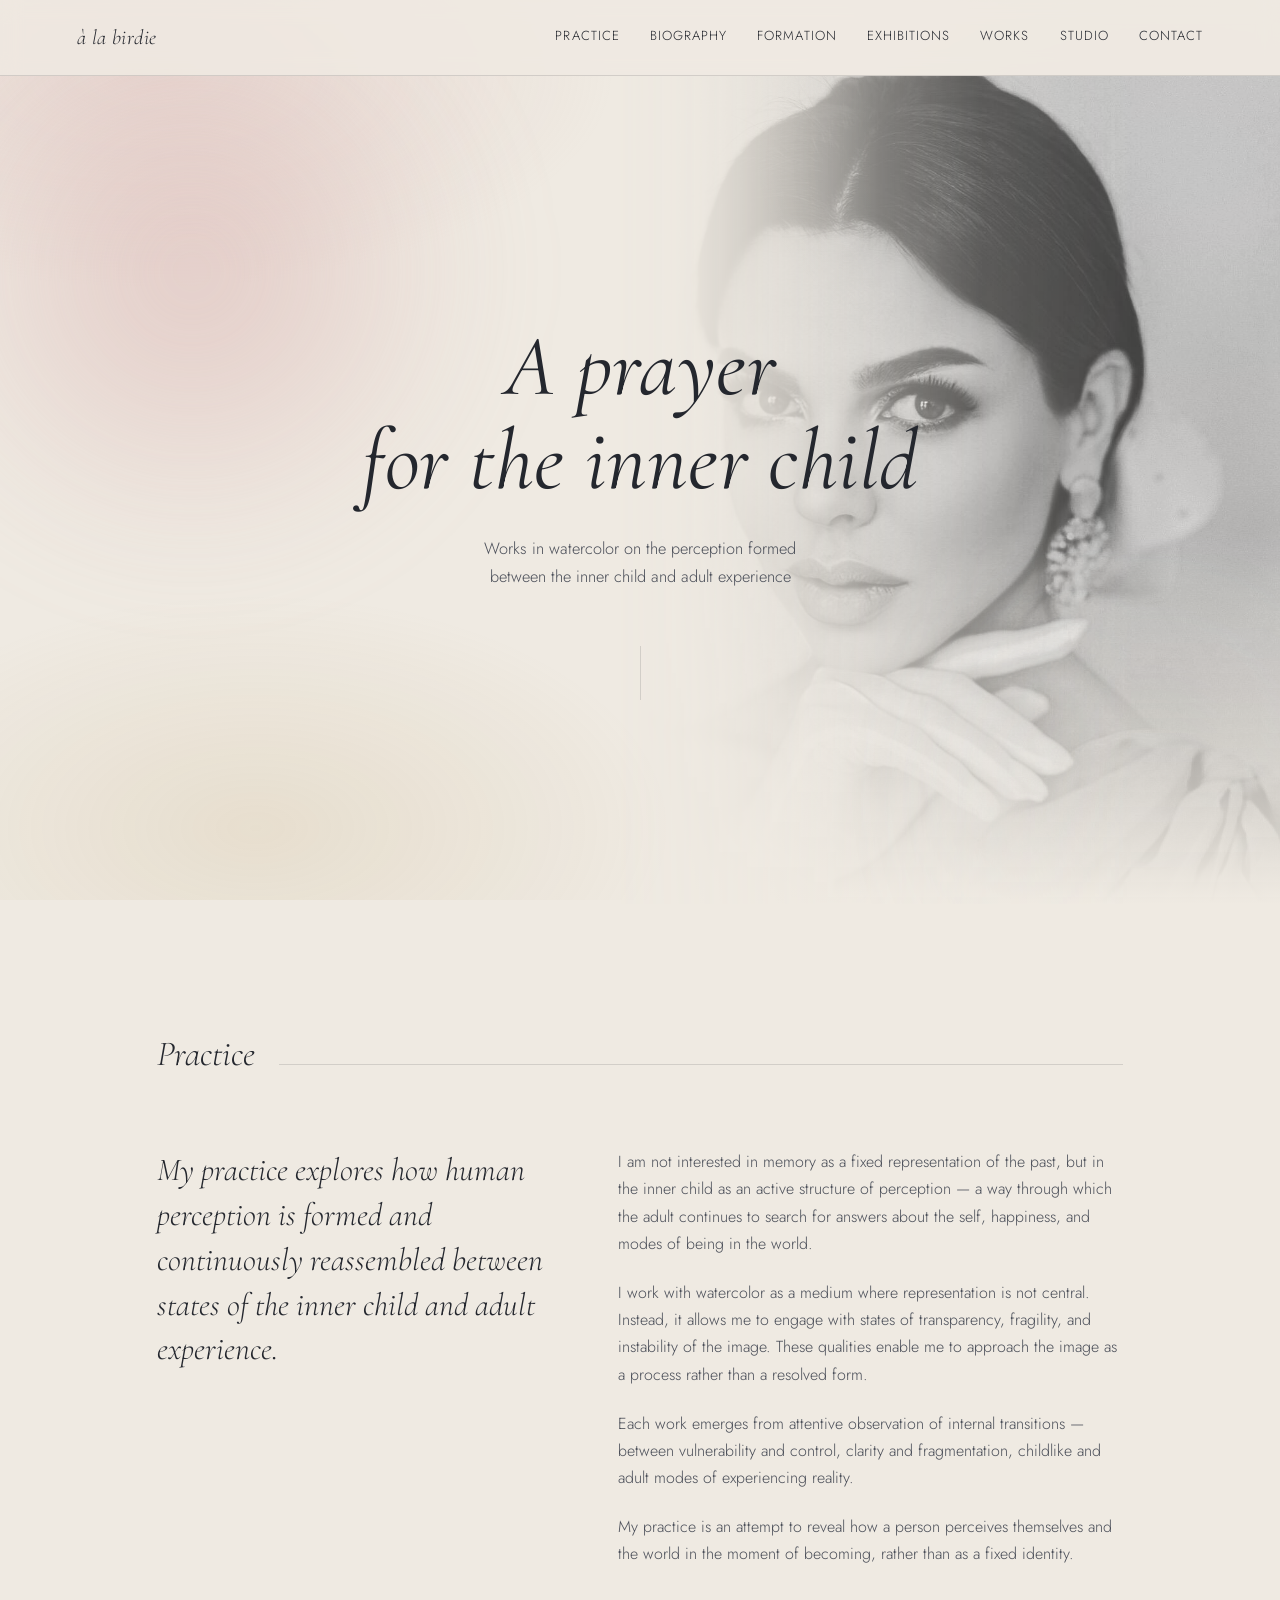
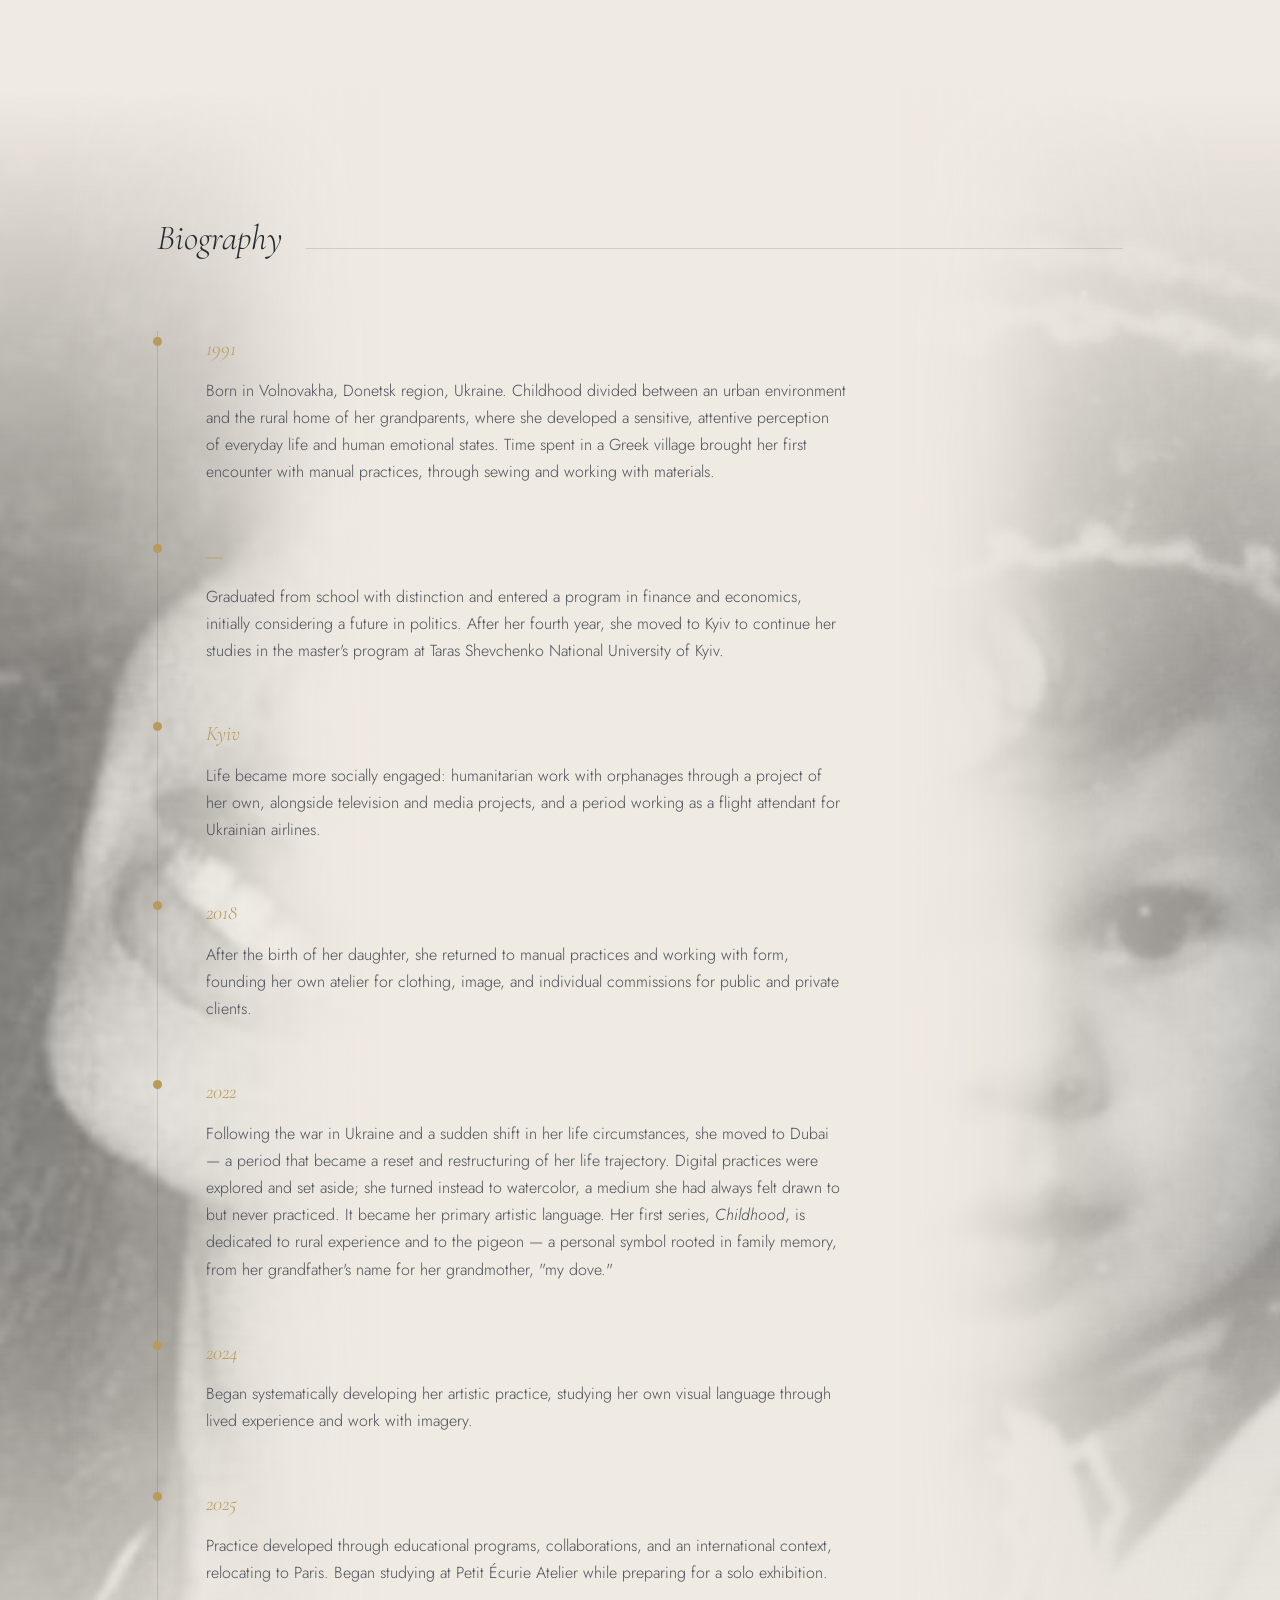
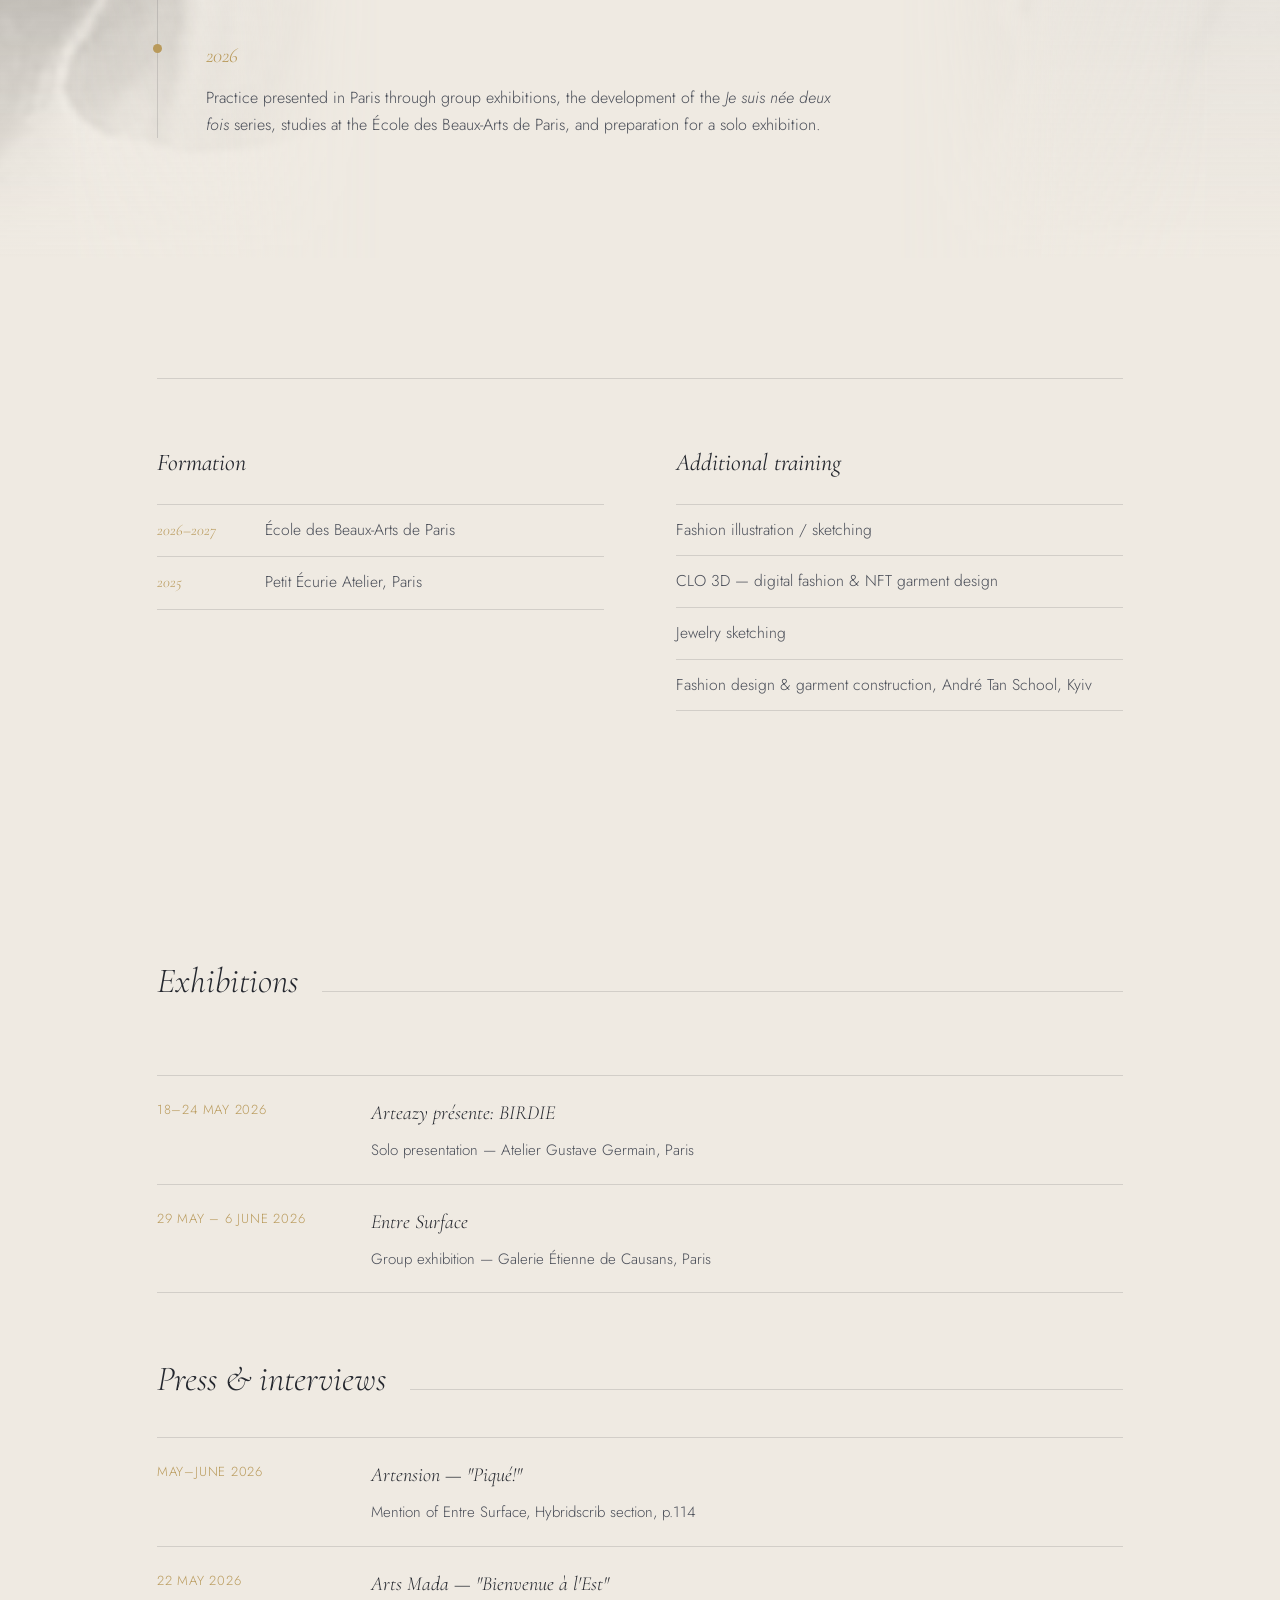
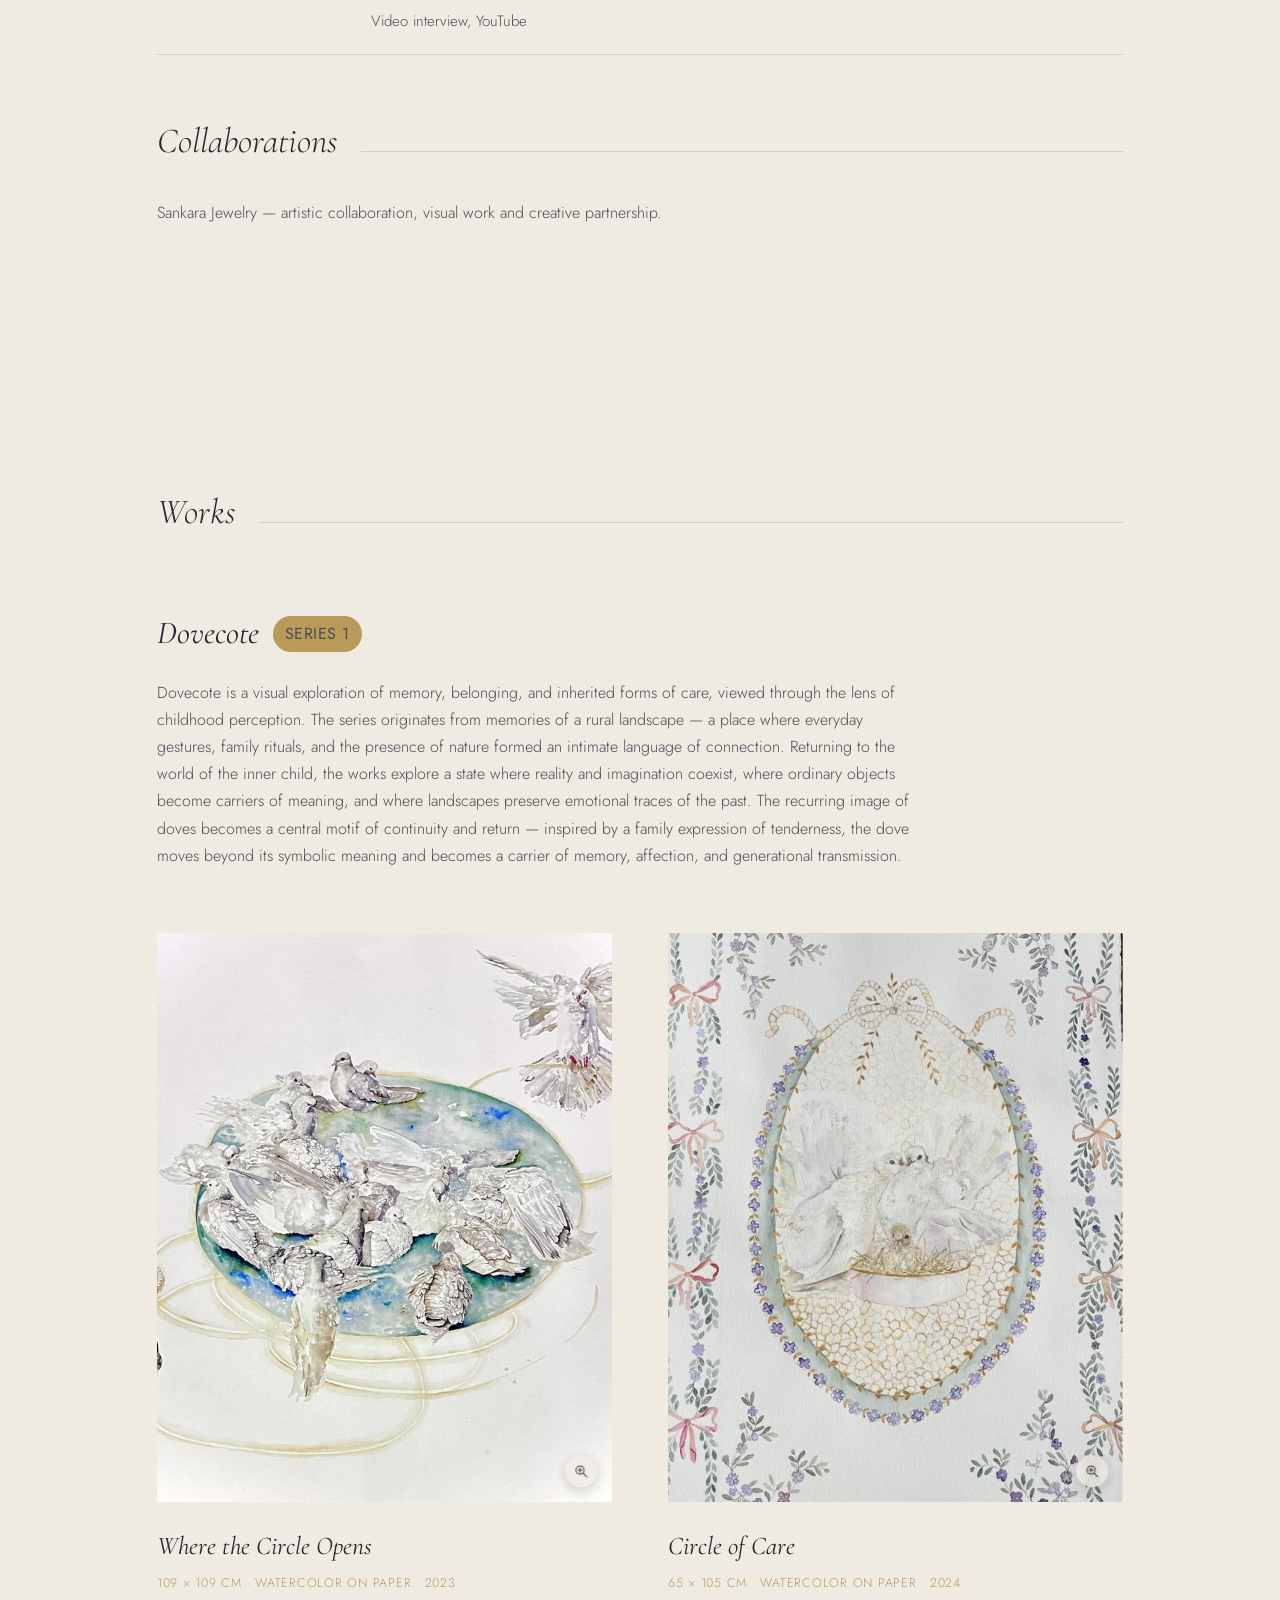
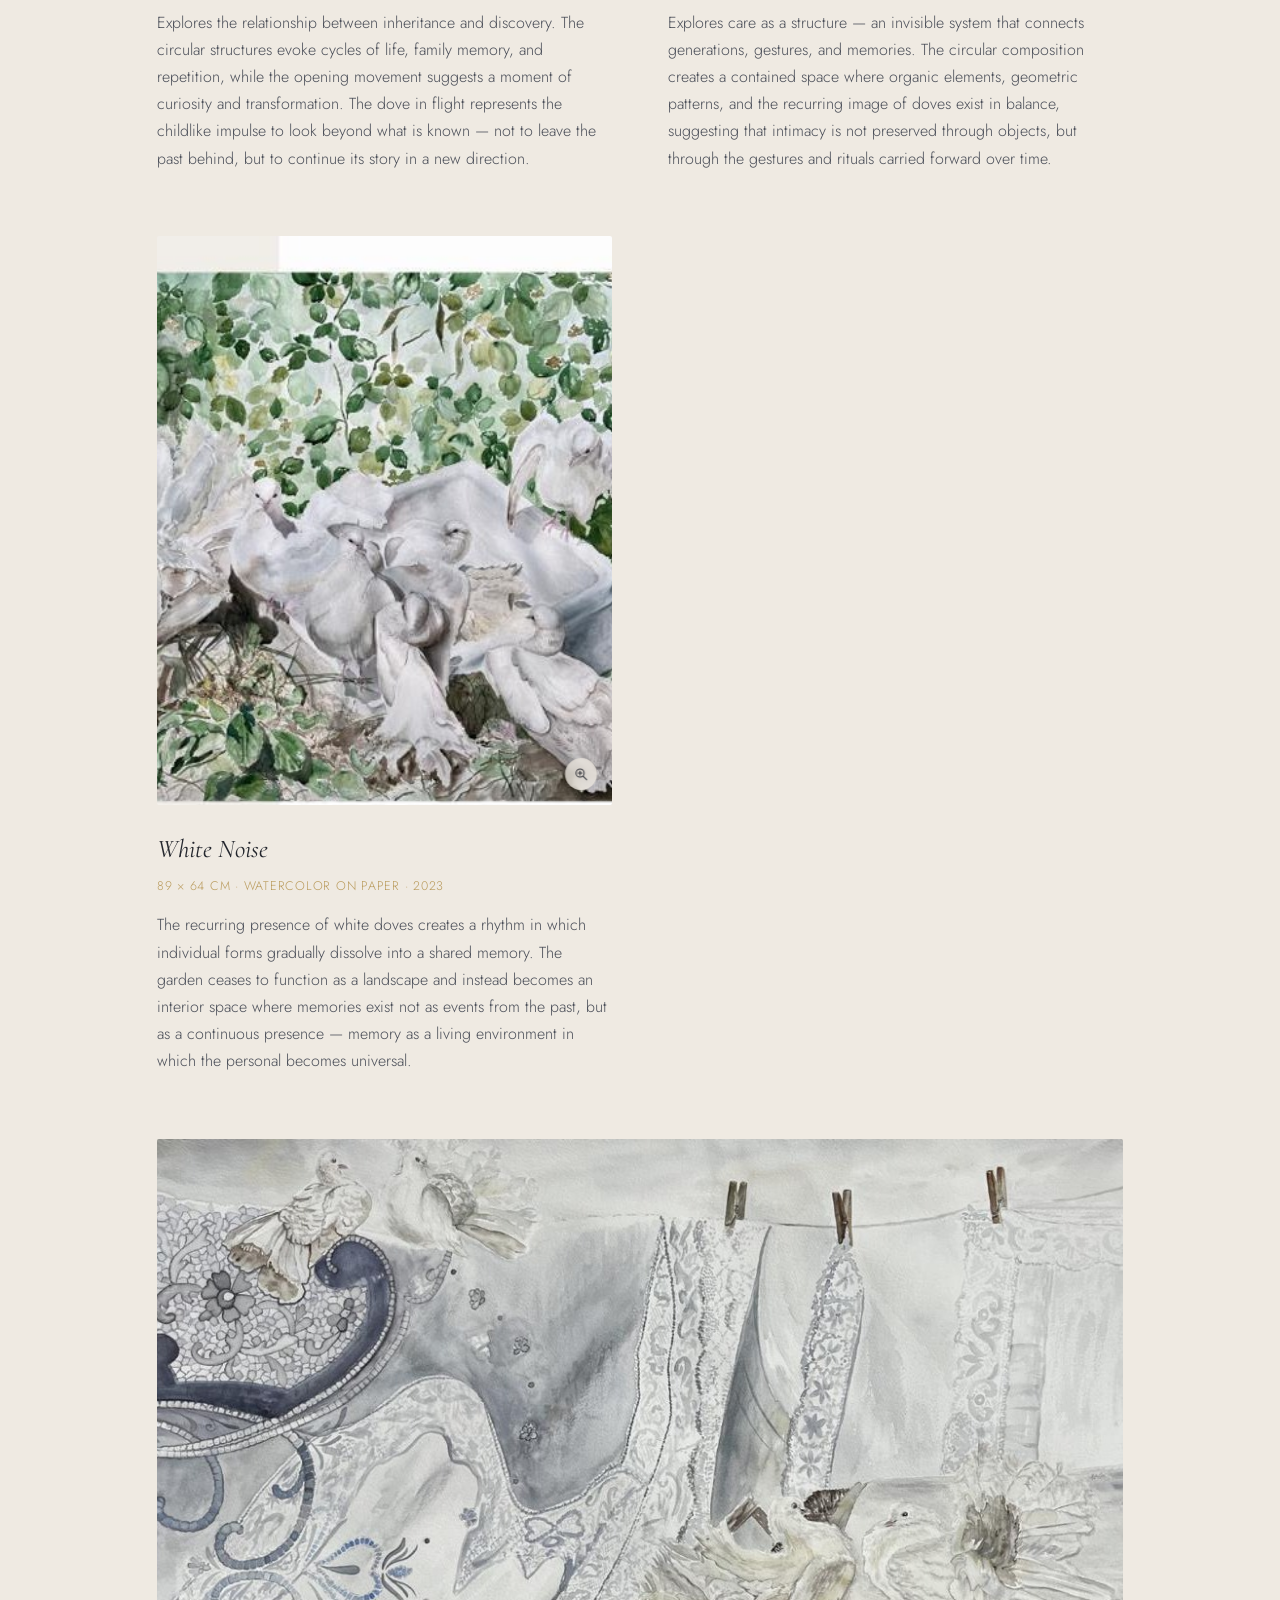
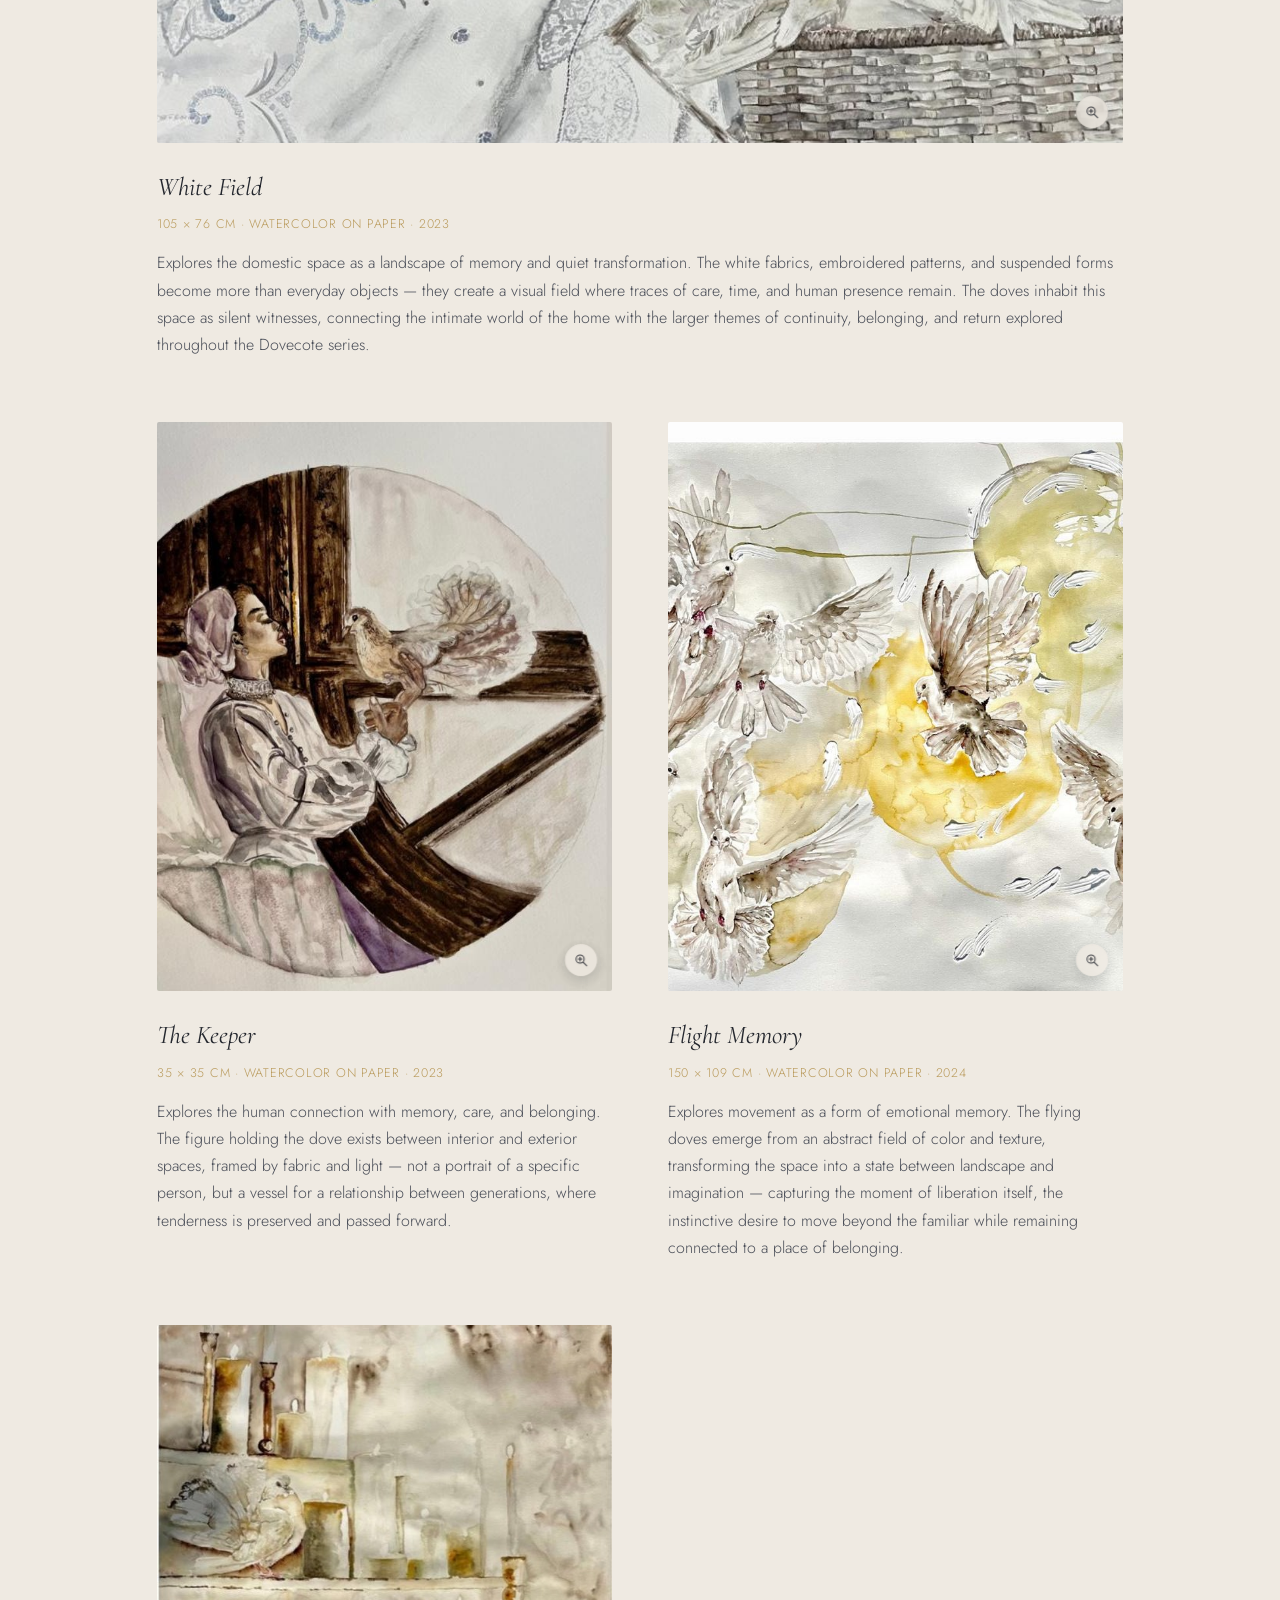
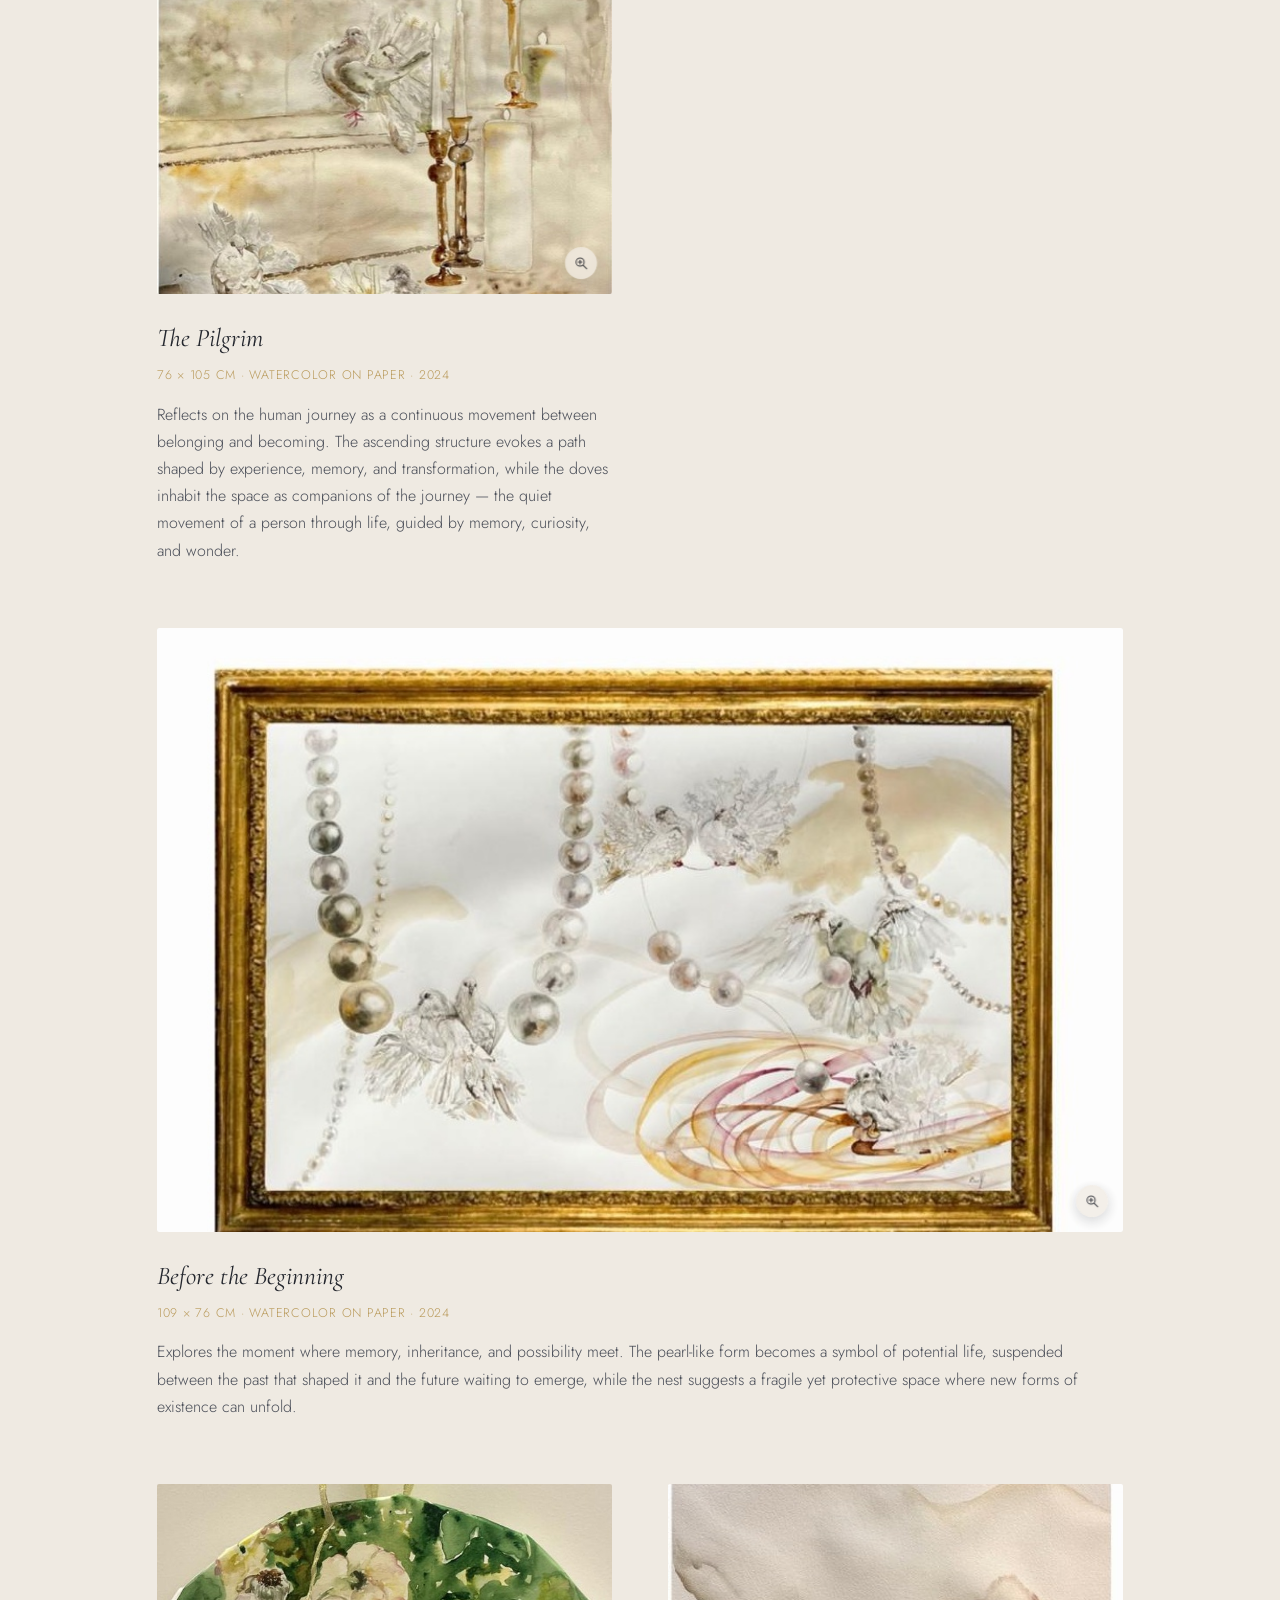
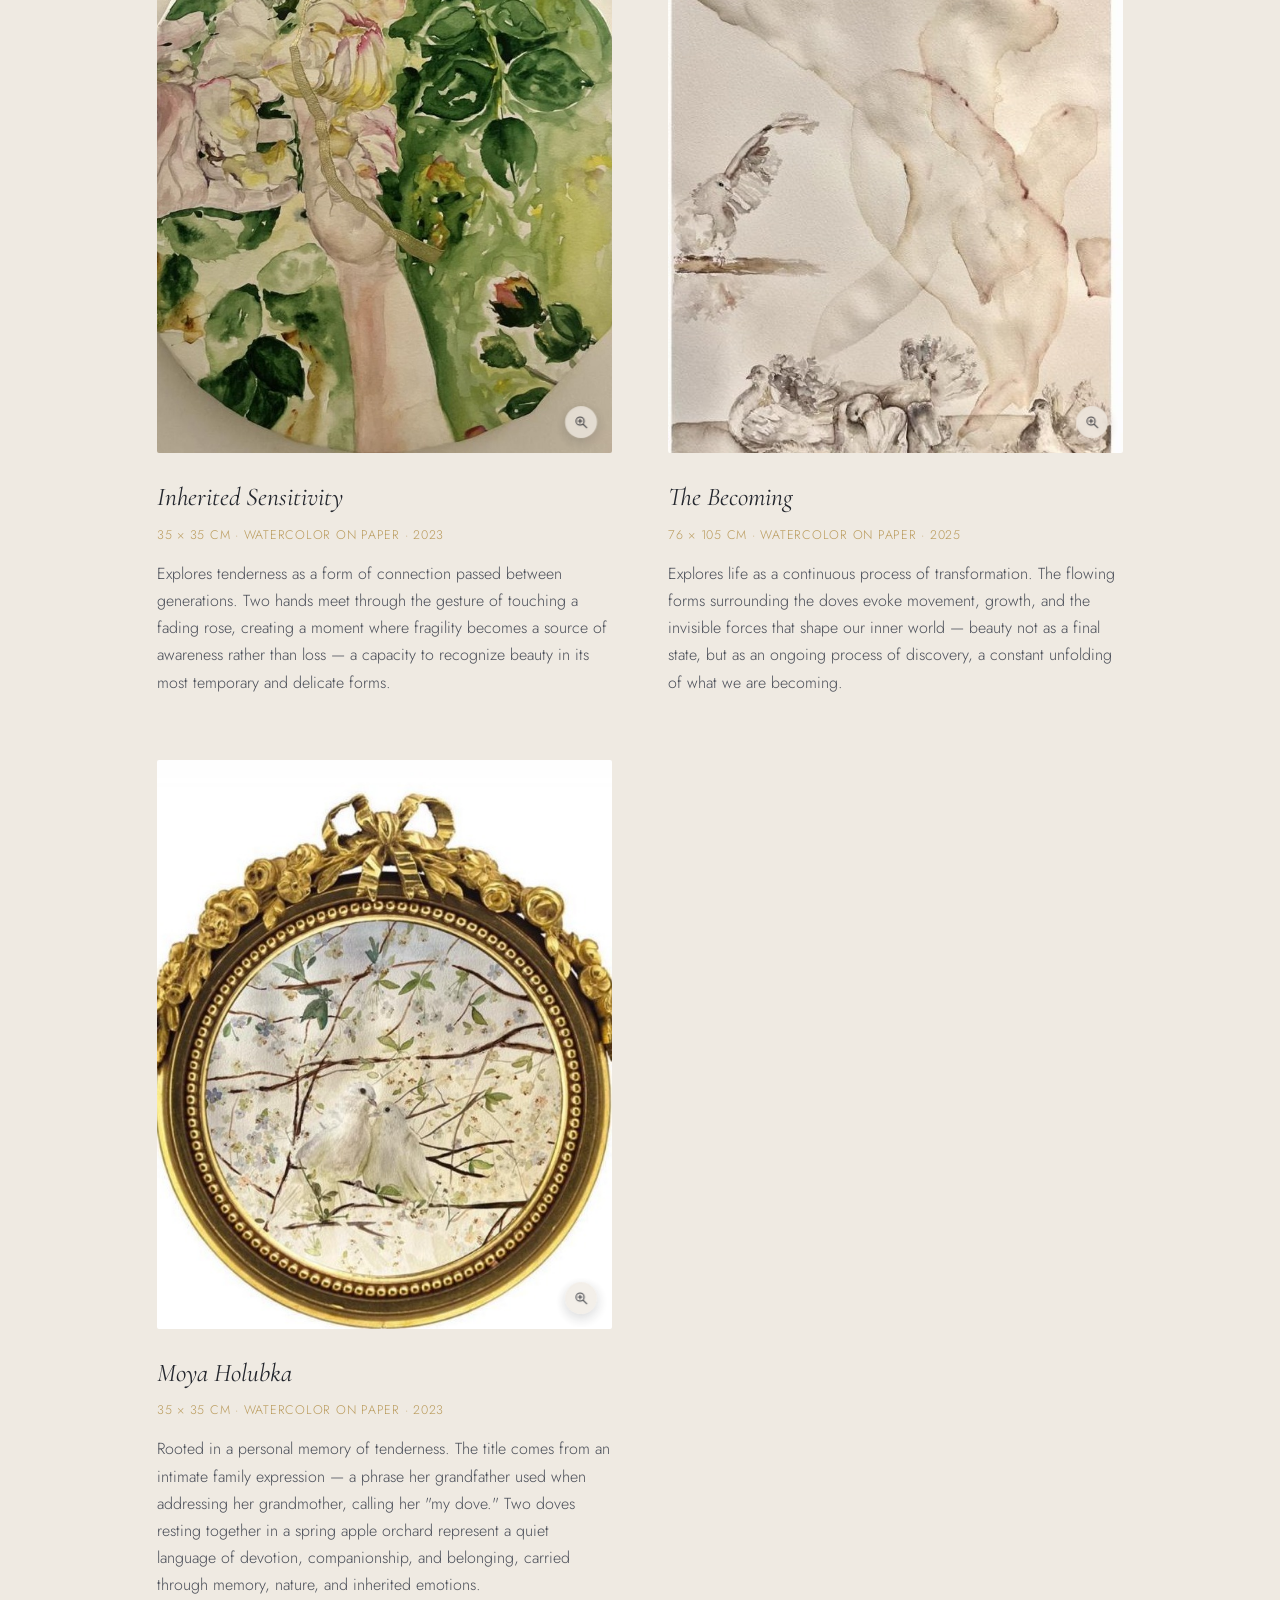
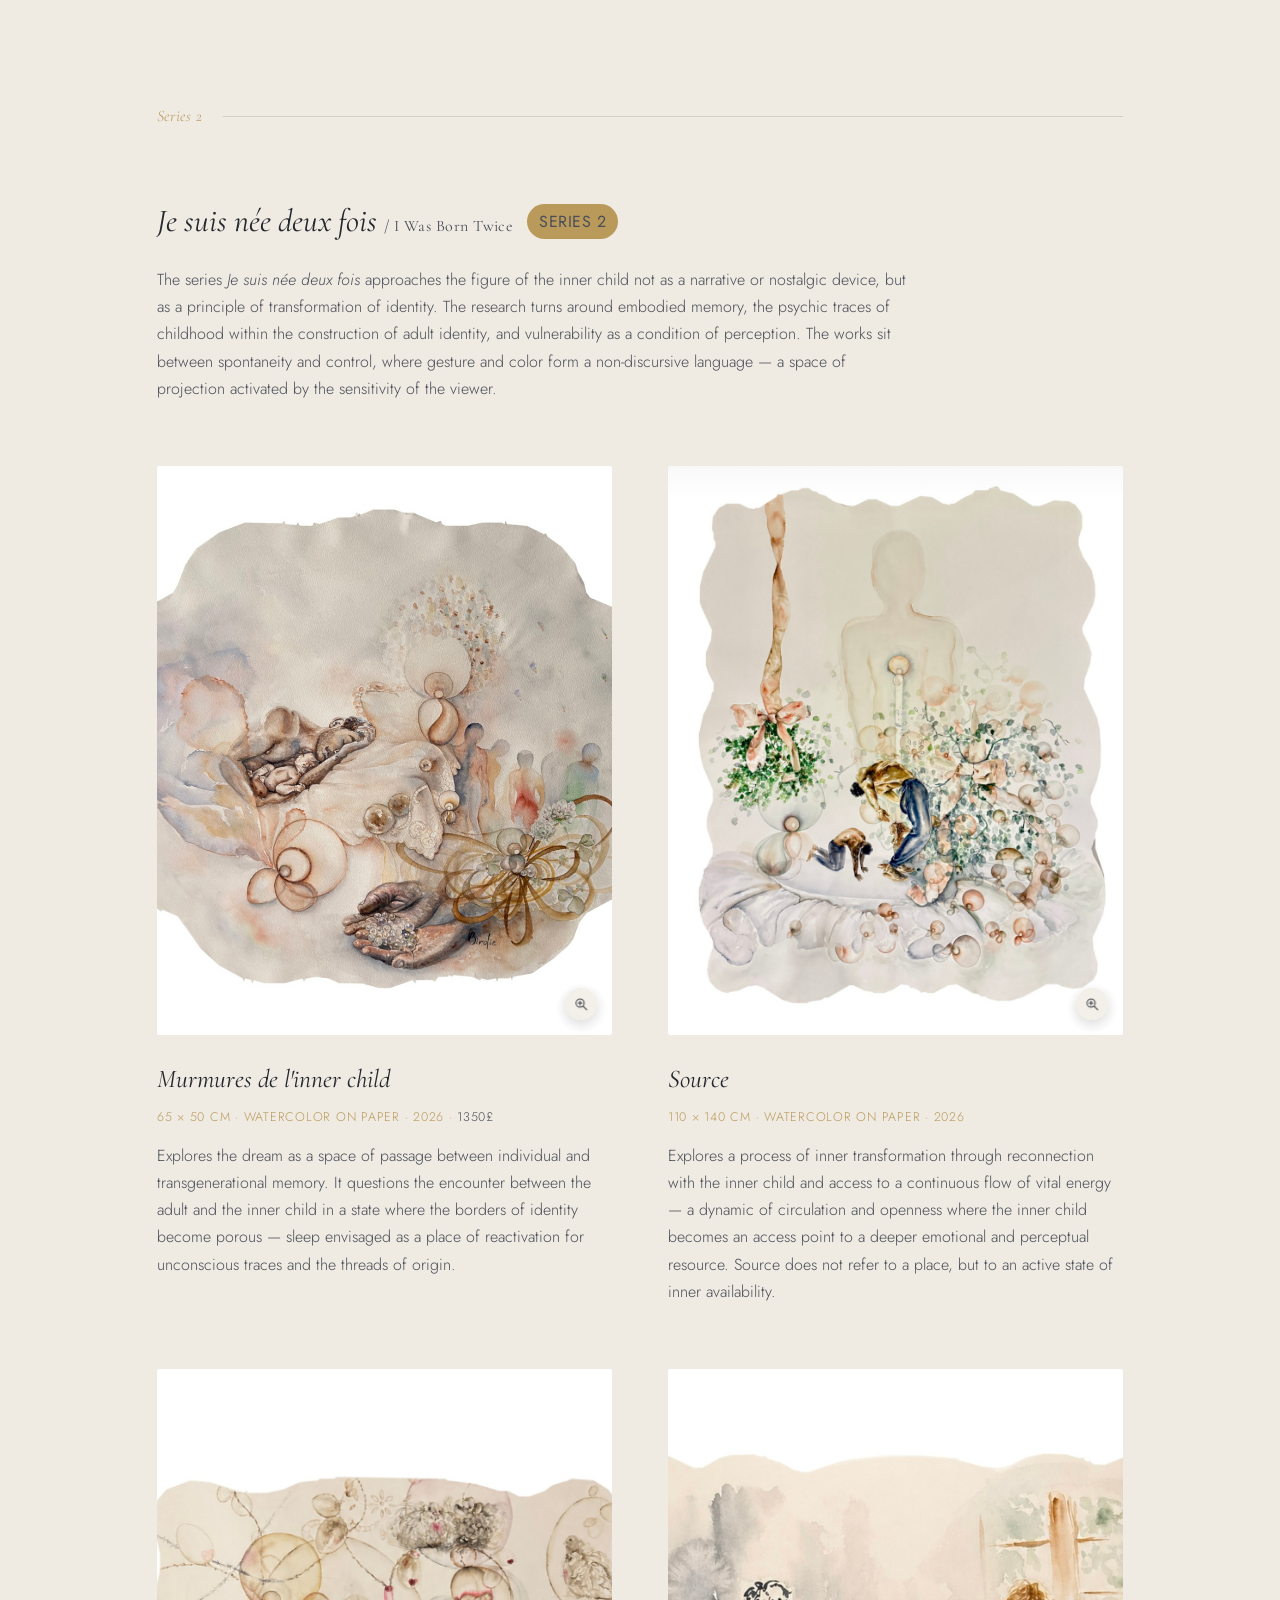
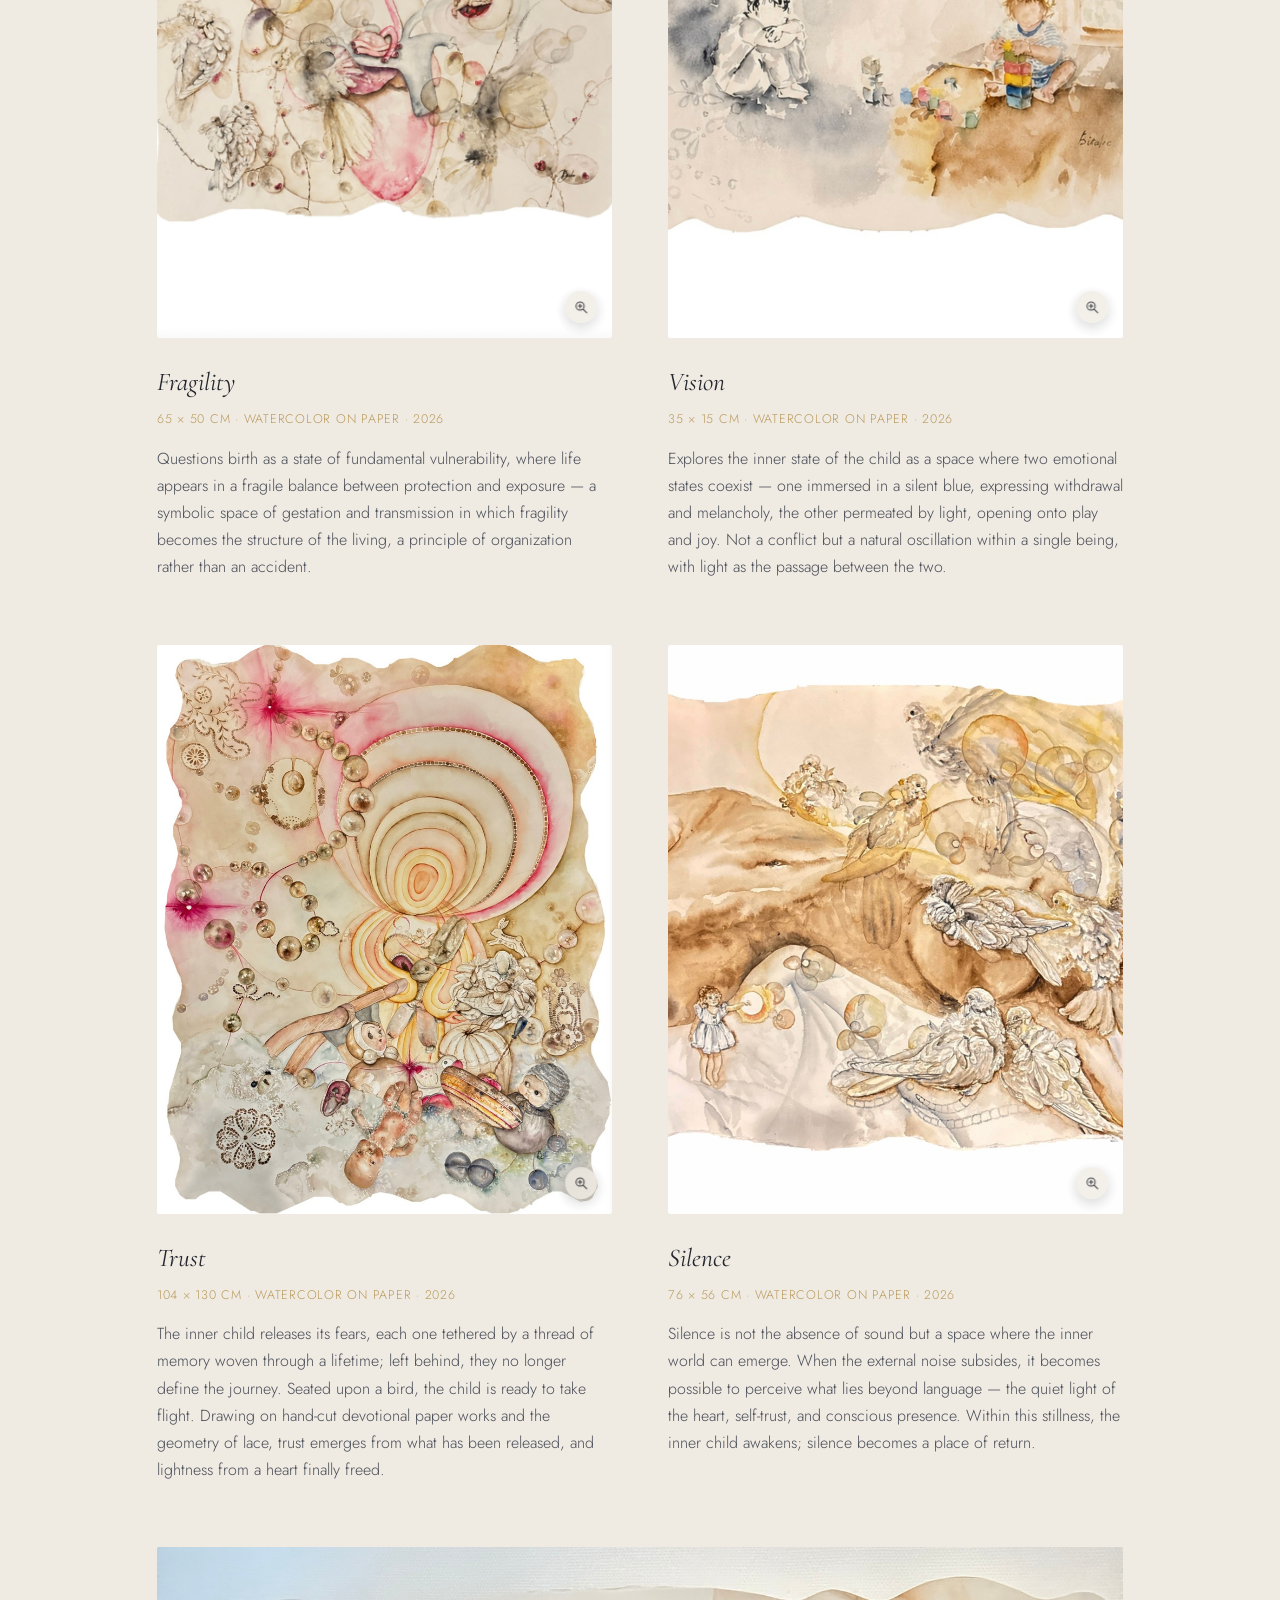
==== commit 39e8f8e2: "formation+host data" ====
--- a/index.html
+++ b/index.html
@@ -186,7 +186,7 @@
 <section id="formation" class="section formation">
 
   <div class="section-head">
-    <span class="section-num">Formation</span>
+    
     <div class="rule"></div>
   </div>
   <div class="formation-grid">
